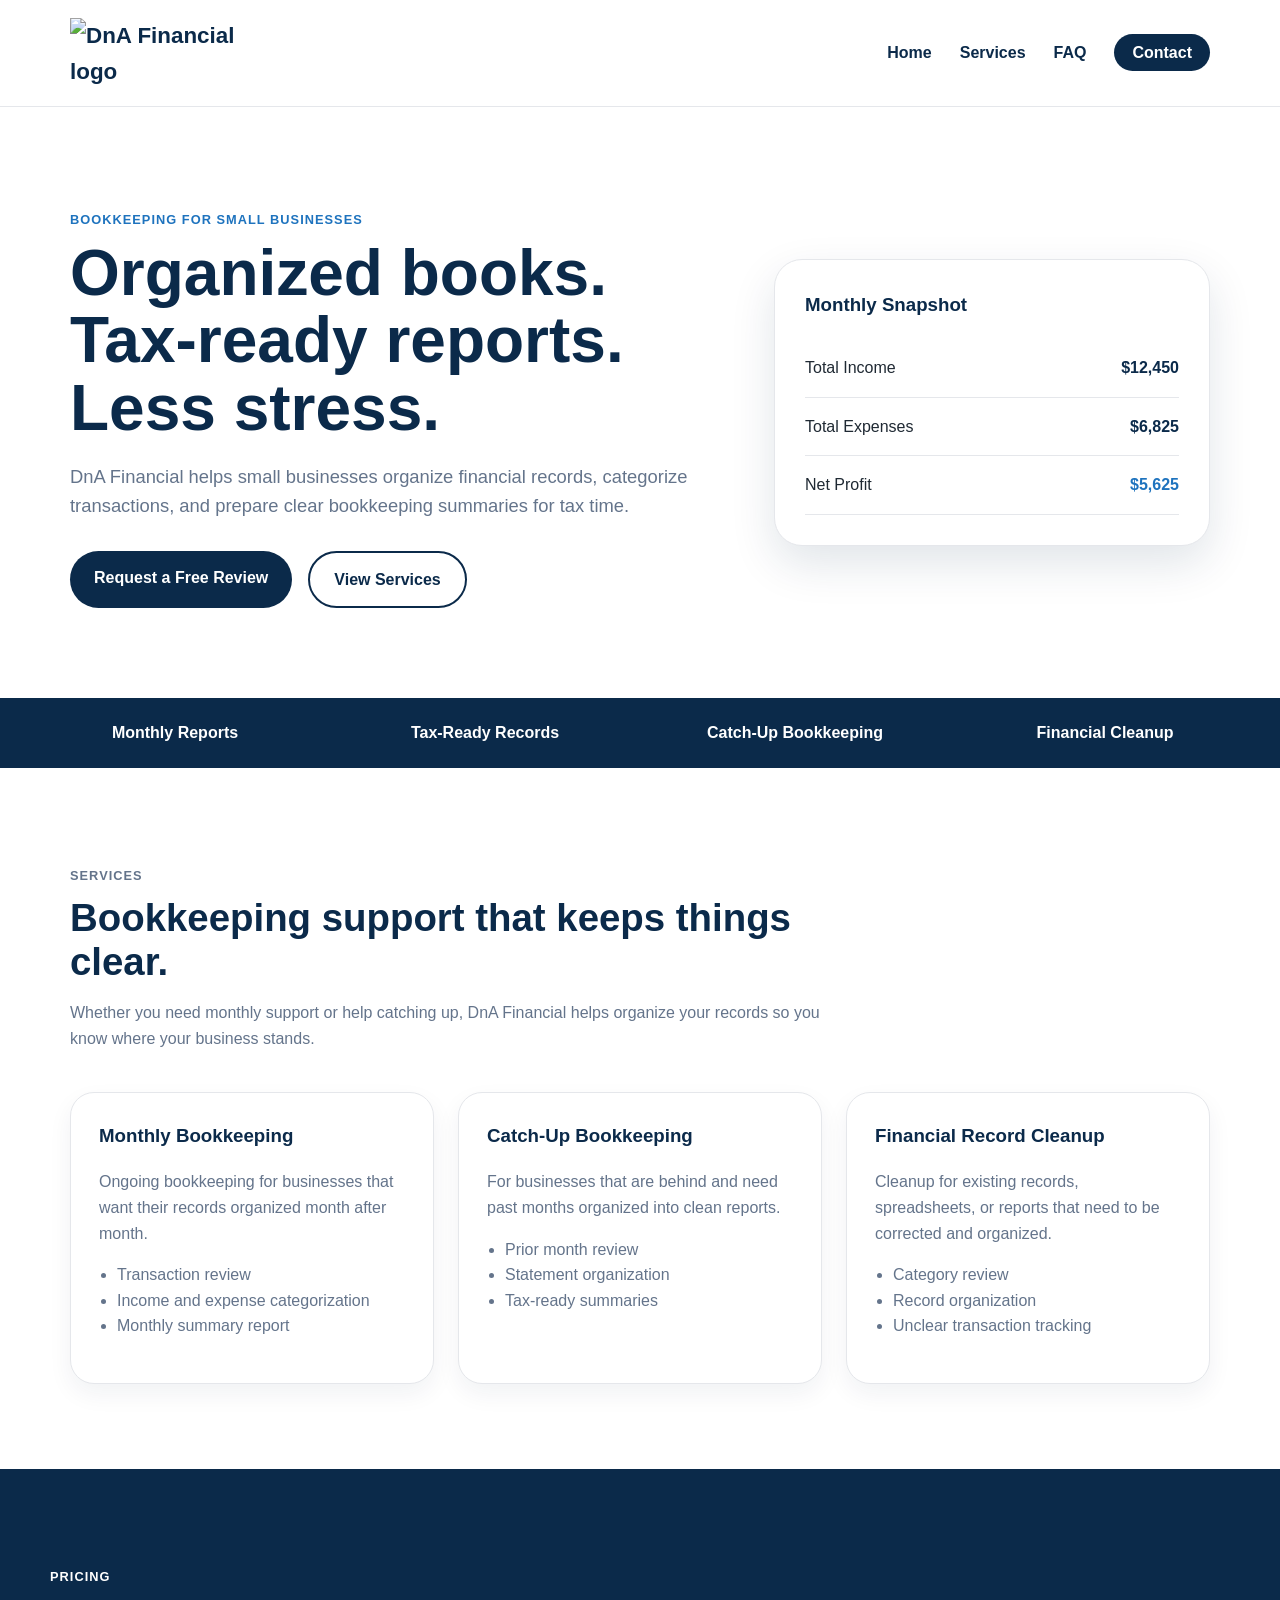
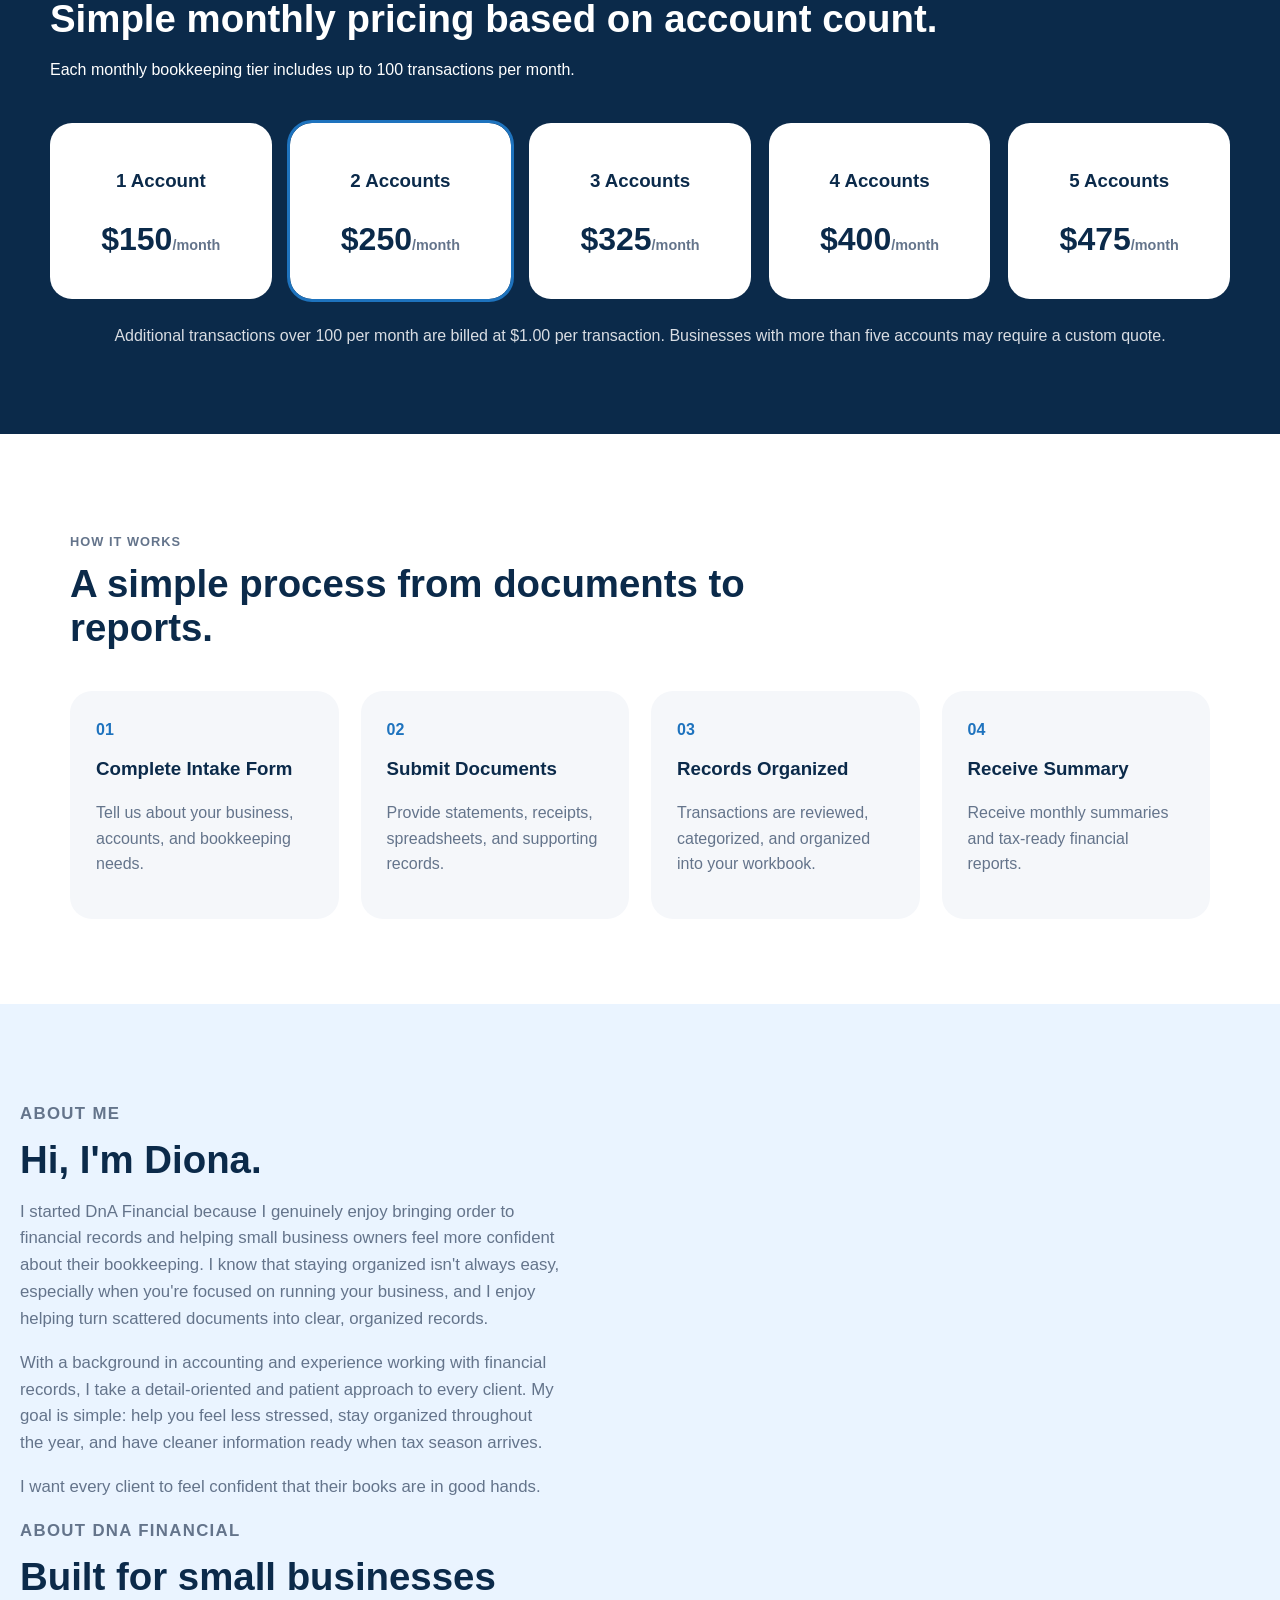
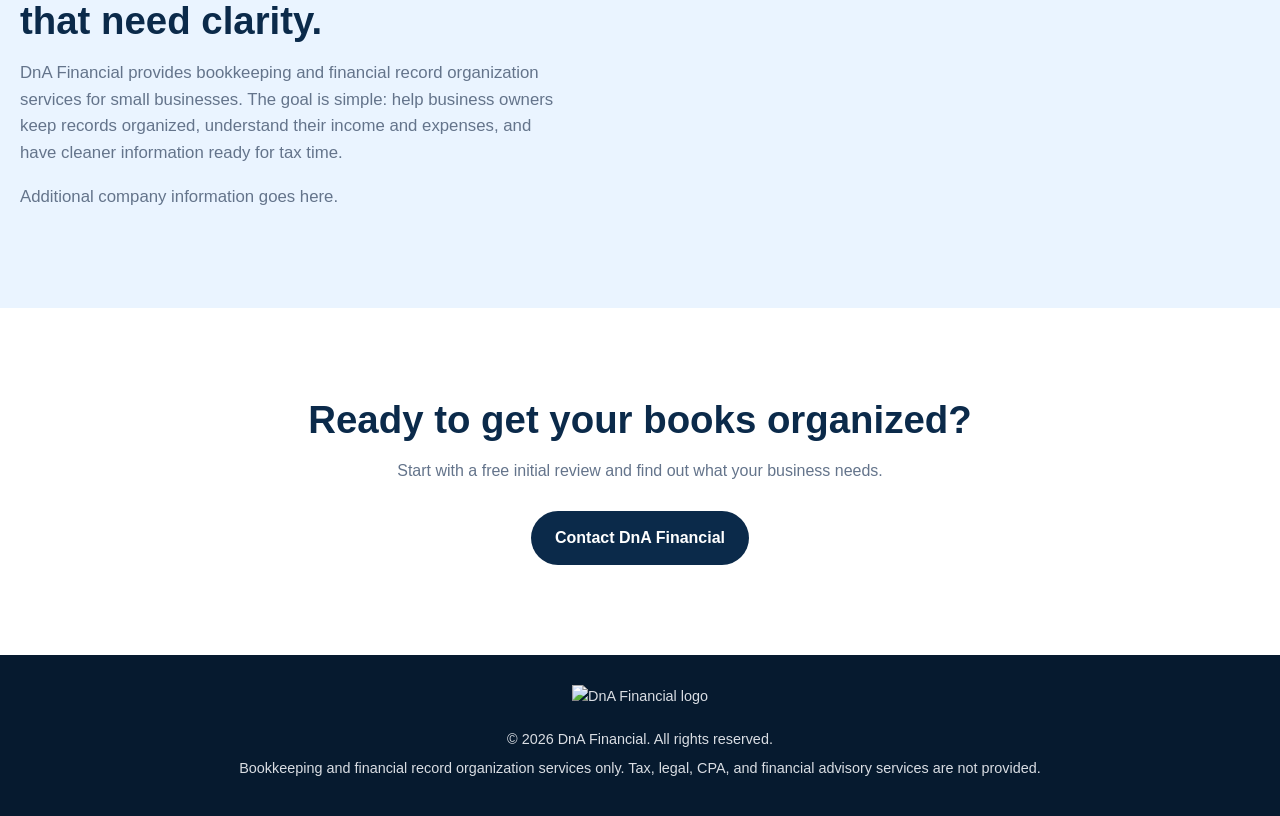
==== index.html @ f744cdac "Add files via upload updated about me section" ====
<!DOCTYPE html>
<html lang="en">
<head>
    <meta charset="UTF-8"/>
    <meta name="viewport" content="width=device-width, initial-scale=1.0"/>
    <title>DnA Financial | Bookkeeping Services</title>
    <link rel="stylesheet" href="styles.css"/>
</head>
<body>
    <header class="site-header">
        <nav class="navbar">
            <a href="index.html" class="logo">
                <img src="white-logo.png" alt="DnA Financial logo"/>
            </a>

            <ul class="nav-links">
                <li><a href="index.html">Home</a></li>
                <li><a href="services.html">Services</a></li>
                <li><a href="faq.html">FAQ</a></li>
                <li><a href="contact.html" class="nav-btn">Contact</a></li>
            </ul>
        </nav>
    </header>

    <main>
        <!-- HERO SECTION -->
        <section class="hero">
            <div class="hero-content">
                <p class="eyebrow">Bookkeeping for small businesses</p>
                <h1>Organized books. Tax-ready reports. Less stress.</h1>
                <p class="hero-text">
                    DnA Financial helps small businesses organize financial records, categorize transactions, and prepare clear bookkeeping summaries for tax time.
                </p>

                <div class="hero-buttons">
                    <a href="contact.html" class="btn btn-primary">Request a Free Review</a>
                    <a href="services.html" class="btn btn-secondary">View Services</a>
                </div>
            </div>

            <div class="hero-card">
                <h3>Monthly Snapshot</h3>
                <div class="metric">
                    <span>Total Income</span>
                    <strong>$12,450</strong>
                </div>
                <div class="metric">
                    <span>Total Expenses</span>
                    <strong>$6,825</strong>
                </div>
                <div class="metric profit">
                    <span>Net Profit</span>
                    <strong>$5,625</strong>
                </div>
            </div>
        </section>

        <!-- TRUST STRIP -->
        <section class="trust-strip">
            <div>Monthly Reports</div>
            <div>Tax-Ready Records</div>
            <div>Catch-Up Bookkeeping</div>
            <div>Financial Cleanup</div>
        </section>

        <!-- SERVICES -->
        <section class="section">
            <div class="section-heading">
                <p class="eyebrow">Services</p>
                <h2>Bookkeeping support that keeps things clear.</h2>
                <p>
                    Whether you need monthly support or help catching up, DnA Financial helps organize your records so you know where your business stands.
                </p>
            </div>

            <div class="cards">
                <article class="card">
                    <h3>Monthly Bookkeeping</h3>
                    <p>Ongoing bookkeeping for businesses that want their records organized month after month.</p>
                    <ul>
                        <li>Transaction review</li>
                        <li>Income and expense categorization</li>
                        <li>Monthly summary report</li>
                    </ul>
                </article>

                <article class="card">
                    <h3>Catch-Up Bookkeeping</h3>
                    <p>For businesses that are behind and need past months organized into clean reports.</p>
                    <ul>
                        <li>Prior month review</li>
                        <li>Statement organization</li>
                        <li>Tax-ready summaries</li>
                    </ul>
                </article>

                <article class="card">
                    <h3>Financial Record Cleanup</h3>
                    <p>Cleanup for existing records, spreadsheets, or reports that need to be corrected and organized.</p>
                    <ul>
                        <li>Category review</li>
                        <li>Record organization</li>
                        <li>Unclear transaction tracking</li>
                    </ul>
                </article>
            </div>
        </section>

        <!-- PRICING -->
        <section class="pricing-section">
            <div class="section-heading light">
                <p class="eyebrow">Pricing</p>
                <h2>Simple monthly pricing based on account count.</h2>
                <p>Each monthly bookkeeping tier includes up to 100 transactions per month.</p>
            </div>

            <div class="pricing-grid">
                <div class="price-card">
                    <h3>1 Account</h3>
                    <p class="price">$150<span>/month</span></p>
                </div>

                <div class="price-card featured">
                    <h3>2 Accounts</h3>
                    <p class="price">$250<span>/month</span></p>
                </div>

                <div class="price-card">
                    <h3>3 Accounts</h3>
                    <p class="price">$325<span>/month</span></p>
                </div>

                <div class="price-card">
                    <h3>4 Accounts</h3>
                    <p class="price">$400<span>/month</span></p>
                </div>

                <div class="price-card">
                    <h3>5 Accounts</h3>
                    <p class="price">$475<span>/month</span></p>
                </div>
            </div>

            <p class="pricing-note">
                Additional transactions over 100 per month are billed at $1.00 per transaction. Businesses with more than five accounts may require a custom quote.
            </p>
        </section>

        <!-- HOW IT WORKS -->
        <section class="section process-section">
            <div class="section-heading">
                <p class="eyebrow">How It Works</p>
                <h2>A simple process from documents to reports.</h2>
            </div>

            <div class="process-grid">
                <div class="process-step">
                    <span>01</span>
                    <h3>Complete Intake Form</h3>
                    <p>Tell us about your business, accounts, and bookkeeping needs.</p>
                </div>

                <div class="process-step">
                    <span>02</span>
                    <h3>Submit Documents</h3>
                    <p>Provide statements, receipts, spreadsheets, and supporting records.</p>
                </div>

                <div class="process-step">
                    <span>03</span>
                    <h3>Records Organized</h3>
                    <p>Transactions are reviewed, categorized, and organized into your workbook.</p>
                </div>

                <div class="process-step">
                    <span>04</span>
                    <h3>Receive Summary</h3>
                    <p>Receive monthly summaries and tax-ready financial reports.</p>
                </div>
            </div>
        </section>

        <!-- ABOUT SECTION -->
        <section class="about-section">
            <div class="about-inner">
                <article class="about-card">
                    <p class="eyebrow">About Me</p>
                    <h2>Hi, I'm Diona.</h2>
                    <p>
                        I started DnA Financial because I genuinely enjoy bringing order to financial records and helping small business owners feel more confident about their bookkeeping. I know that staying organized isn't always easy, especially when you're focused on running your business, and I enjoy helping turn scattered documents into clear, organized records.
                    </p>
                    <p>
                        With a background in accounting and experience working with financial records, I take a detail-oriented and patient approach to every client. My goal is simple: help you feel less stressed, stay organized throughout the year, and have cleaner information ready when tax season arrives.
                    </p>
                    <p>
                        I want every client to feel confident that their books are in good hands.
                    </p>
                </article>

                <article class="about-card">
                    <p class="eyebrow">About DnA Financial</p>
                    <h2>Built for small businesses that need clarity.</h2>
                    <p>
                        DnA Financial provides bookkeeping and financial record organization services for small businesses. The goal is simple: help business owners keep records organized, understand their income and expenses, and have cleaner information ready for tax time.
                    </p>
                    <p>
                        Additional company information goes here.
                    </p>
                </article>
            </div>
        </section>

        <section class="cta-section">
            <h2>Ready to get your books organized?</h2>
            <p>Start with a free initial review and find out what your business needs.</p>
            <a href="contact.html" class="btn btn-primary">Contact DnA Financial</a>
        </section>
    </main>

    <footer class="footer">
        <img src="navy-logo.png" alt="DnA Financial logo" class="footer-logo" />
        <p>&copy; 2026 DnA Financial. All rights reserved.</p>
        <p class="footer-note">Bookkeeping and financial record organization services only. Tax, legal, CPA, and financial advisory services are not provided.</p>
    </footer>
</body>
</html>
---- styles.css ----
:root {
    --navy: #0b2a4a;
    --blue: #1e73be;
    --light-blue: #eaf4ff;
    --silver: #d9dde3;
    --gray: #f5f7fa;
    --text: #1f2933;
    --muted: #64748b;
    --white: #ffffff;
    --shadow: 0 18px 45px rgba(11, 42, 74, 0.12);
}

* {
    box-sizing: border-box;
}

body {
    margin: 0;
    background: var(--white);
    color: var(--text);
    font-family: Arial, Helvetica, sans-serif;
    line-height: 1.6;
}

a {
    color: inherit;
    text-decoration: none;
}

/*SITE HEADER*/
.site-header {
    background: var(--white);
    border-bottom: 1px solid #e5e7eb;
    position: sticky;
    top: 0;
    z-index: 10;
}

.navbar {
    margin: 0 auto;
    padding: 18px 20px;
    display: flex;
    justify-content: space-between;
    align-items: center;
    max-width: 1180px;
}

.logo {
    color: var(--navy);
    font-size: 1.4rem;
    font-weight: 700;
}

.logo img {
    display: block;
    width: 180px;
    max-height: 70px;
    object-fit: contain;
}

.nav-links {
    margin: 0;
    padding: 0;
    list-style: none;
    display: flex;
    align-items: center;
    gap: 28px;
}

.nav-links a {
    color: var(--navy);
    font-weight: 600;
}

.nav-btn {
    padding: 10px 18px;
    background: var(--navy);
    color: var(--white) !important;
    border-radius: 999px;
}

/*HERO SECTION*/
.hero {
    margin: 0 auto;
    padding: 90px 20px;
    display: grid;
    grid-template-columns: 1.2fr 0.8fr;
    gap: 50px;
    align-items: center;
    max-width: 1180px;
}

.eyebrow {
    margin-bottom: 10px;
    color: var(--blue);
    text-transform: uppercase;
    font-weight: 700;
    font-size: 0.8rem;
    letter-spacing: 0.08em;
}

.hero h1 {
    margin: 0 0 20px;
    color: var(--navy);
    font-size: clamp(2.5rem, 5vw, 4.5rem);
    line-height: 1.05;
}

.hero-text {
    color: var(--muted);
    font-size: 1.15rem;
    max-width: 650px;
}

.hero-buttons {
  display: flex;
  gap: 16px;
  flex-wrap: wrap;
  margin-top: 30px;
}

.btn {
    padding: 14px 24px;
    font-weight: 700;
    border-radius: 999px;
    display: inline-block;
}

.btn-primary {
    background: var(--navy);
    color: var(--white);
}

.btn-secondary {
    color: var(--navy);
    border: 2px solid var(--navy);
}

.hero-card {
    padding: 30px;
    background: var(--white);
    border-radius: 28px;
    border: 1px solid #e5e7eb;
    box-shadow: var(--shadow);
}

.hero-card h3 {
    margin-top: 0;
    color: var(--navy);
}

.metric {
    padding: 16px 0;
    border-bottom: 1px solid #e5e7eb;
    display: flex;
    justify-content: space-between;
}

.metric strong {
    color: var(--navy);
}

.metric.profit strong {
    color: var(--blue);
}

/* TRUST STRIP */
.trust-strip {
    padding: 22px 20px;
    background: var(--navy);
    color: var(--white);
    text-align: center;
    font-weight: 700;
    display: grid;
    grid-template-columns: repeat(4, 1fr);
}

/* SERVICES */
.section {
    margin: 0 auto;
    padding: 85px 20px;
    max-width: 1180px;
}

.section-heading {
    margin-bottom: 40px;
    max-width: 760px;
}

.cards {
    display: grid;
    grid-template-columns: repeat(3, 1fr);
    gap: 24px;
}

.card {
    padding: 28px;
    background: var(--white);
    border: 1px solid #e5e7eb;
    border-radius: 24px;
    box-shadow: 0 10px 25px rgba(11, 42, 74, 0.06);
}

.card h3 {
    margin-top: 0;
    color: var(--navy);
}

.card p,
.card li {
    color: var(--muted);
}

.card ul {
    padding-left: 18px;
}

/* PRICING */
.pricing-section {
    padding: 85px 20px;
    background: var(--navy);
}

.pricing-section .section-heading {
    margin: 0 auto 40px;
    max-width: 1180px;
}

.section-heading.light h2,
.section-heading.light p {
    color: var(--white);
}

.pricing-grid {
    margin: 0 auto;
    max-width: 1180px;
    display: grid;
    grid-template-columns: repeat(5, 1fr);
    gap: 18px;
}

.price-card {
    padding: 24px;
    background: var(--white);
    text-align: center;
    border-radius: 22px;
}

.price-card h3 {
    color: var(--navy);
}

.price {
    margin: 10px 0;
    color: var(--navy);
    font-size: 2rem;
    font-weight: 800;
}

.price span {
    color: var(--muted);
    font-size: 0.9rem;
}

.price-card.featured {
    outline: 3px solid var(--blue);
}

.pricing-note {
    margin: 24px auto 0;
    color: var(--silver);
    text-align: center;
    max-width: 1180px;text-align: center;
}

/*HOW IT WORKS */
.section-heading h2 {
    margin: 0 0 14px;
    color: var(--navy);
    font-size: clamp(2rem, 3vw, 3rem);
    line-height: 1.15;
}

.section-heading p {
    color: var(--muted);
}

.process-grid {
    display: grid;
    grid-template-columns: repeat(4, 1fr);
    gap: 22px;
}

.process-step {
    padding: 26px;
    background: var(--gray);
    border-radius: 22px;
}

.process-step span {
    margin-bottom: 12px;
    color: var(--blue);
    font-weight: 800;
    display: inline-block;
}

.process-step h3 {
    margin: 0 0 10px;
    color: var(--navy);
}

.process-step p {
    color: var(--muted);
}

/* ABOUT SECTION */
.about-section {
    padding: 80px 20px;
    background: var(--light-blue);
    display: grid;
    grid-template-columns: 0.9fr 1.1fr;
    gap: 40px;
    align-items: center;
}

.about-section h2 {
    margin: 0 0 14px;
    color: var(--navy);
    font-size: clamp(2rem, 3vw, 3rem);
    line-height: 1.15;
}

.about-section p {
    color: var(--muted);
    font-size: 1.05rem;
}

.watermark-section {
    position: relative;
    overflow: hidden;
}

.section-watermark {
    position: absolute;
    right: 5%;
    bottom: -35px;
    width: 280px;
    opacity: 0.08;
    pointer-events: none;
}

.about-section > * {
    max-width: 1180px;
}

.watermark-section > div,
.watermark-section > p {
    position: relative;
    z-index: 1;
}

/* CTA SECTION */
.cta-section {
    padding: 90px 20px;
    text-align: center;
}

.cta-section h2 {
    margin: 0 0 14px;
    color: var(--navy);
    font-size: clamp(2rem, 3vw, 3rem);
    line-height: 1.15;
}

.cta-section p {
    margin-bottom: 28px;
    color: var(--muted);
}

/* FOOTER */
.footer {
    padding: 30px 20px;
    background: #061a2f;
    color: var(--silver);
    text-align: center;
    font-size: 0.9rem;
}

.footer-logo {
    margin-bottom: 14px;
    width: 140px;
    max-height: 70px;
    object-fit: contain;
}

.footer p {
    margin: 6px 0;
}

/* SERVICE PAGE */
/*hero section*/
.page-hero {
    margin: 0 auto;
    padding: 90px 20px 50px;
    max-width: 1180px;
}

.page-hero h1 {
    margin: 0 0 18px;
    color: var(--navy);
    font-size: clamp(2.4rem, 5vw, 4rem);
    line-height: 1.08;
    max-width: 850px;
}

.page-hero p {
    color: var(--muted);
    font-size: 1.1rem;
    max-width: 750px;
}

/*monthly bookkeeping*/
.service-list {
    display: grid;
    gap: 28px;
}

.service-block {
    padding: 32px;
    background: var(--white);
    border: 1px solid #e5e7eb;
    border-radius: 24px;
    box-shadow: 0 10px 25px rgba(11, 42, 74, 0.06);
}

.service-block h2 {
    margin-top: 0;
    color: var(--navy);
}

.service-block p,
.service-block li {
    color: var(--muted);
}

/* FAQ PAGE */
/*faq section*/
.faq-section {
    max-width: 900px;
}

.accordion {
    display: grid;
    gap: 14px;
}

.accordion-item {
    background: var(--white);
    border: 1px solid #e5e7eb;
    border-radius: 18px;
    box-shadow: 0 8px 18px rgba(11, 42, 74, 0.05);
    overflow: hidden;
}

.accordion-question {
    padding: 20px;
    background: var(--white);
    color: var(--navy);
    text-align: left;
    font-size: 1rem;
    font-weight: 700;
    border: 0;
    width: 100%;
    cursor: pointer;
}

.accordion-answer {
    padding: 0 20px 20px;
    color: var(--muted);
    display: none;
}

.accordion-item.active .accordion-answer {
    display: block;
}

/* CONTACT SECTION */
/*contact information*/
.contact-layout {
    display: grid;
    grid-template-columns: 0.8fr 1.2fr;
    gap: 36px;
}

.contact-info,
.contact-form {
    padding: 32px;
    background: var(--white);
    border: 1px solid #e5e7eb;
    border-radius: 24px;
    box-shadow: 0 10px 25px rgba(11, 42, 74, 0.06);
}

.contact-info h2 {
    margin-top: 0;
    color: var(--navy);
}

.contact-info p {
    color: var(--muted);
}

.contact-form {
    display: grid;
    gap: 18px;
}

.contact-form label {
    color: var(--navy);
    font-weight: 700;
    display: grid;
    gap: 8px;
}

.contact-form input,
.contact-form select,
.contact-form textarea {
    padding: 13px 14px;
    font: inherit;
    border: 1px solid #cbd5e1;
    border-radius: 14px;
    width: 100%;
}

.contact-form textarea {
    resize: vertical;
}

/* MOBILE RESPONSE */
@media (max-width: 900px) {
    .contact-layout {
        grid-template-columns: 1fr;
    }
    .section-watermark {
        width: 220px;
        opacity: 0.05;
    }
}

@media (max-width: 640px) {
    .logo img {
        width: 150px;
    }
    .footer-logo {
        width: 120px;
    }
}

@media (max-width: 900px) {
    .hero,
    .about-section {
        grid-template-columns: 1fr;
    }
    .cards,
    .process-grid {
        grid-template-columns: 1fr 1fr;
    }
    .pricing-grid,
    .trust-strip {
        grid-template-columns: 1fr 1fr;
    }
}

@media (max-width: 640px) {
    .navbar {
        flex-direction: column;
        gap: 16px;
    }
    .nav-links {
        flex-wrap: wrap;
        justify-content: center;
        gap: 16px;
    }
    .hero {
        padding: 60px 20px;
    }
    .cards,
    .process-grid,
    .pricing-grid,
    .trust-strip {
        grid-template-columns: 1fr;
    }
    .hero-buttons {
        flex-direction: column;
    }
    .btn {
        text-align: center;
    }
}
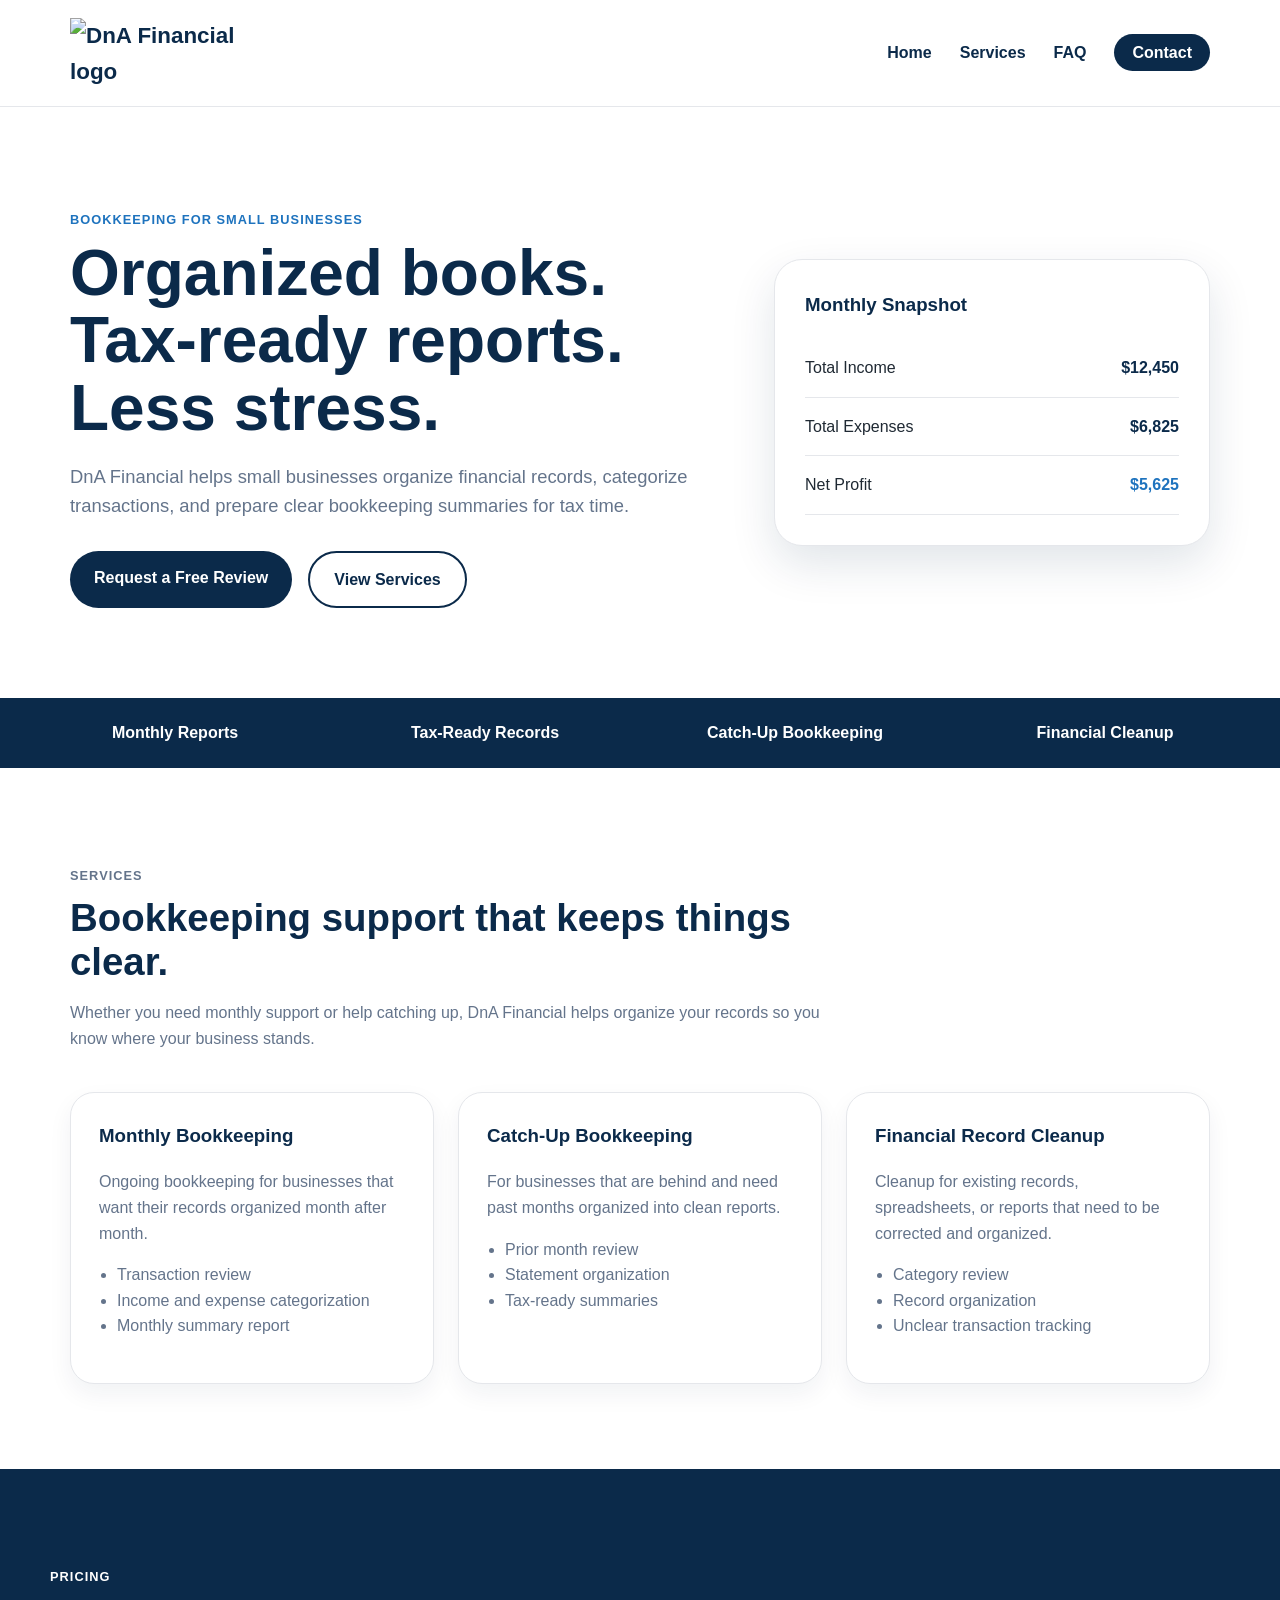
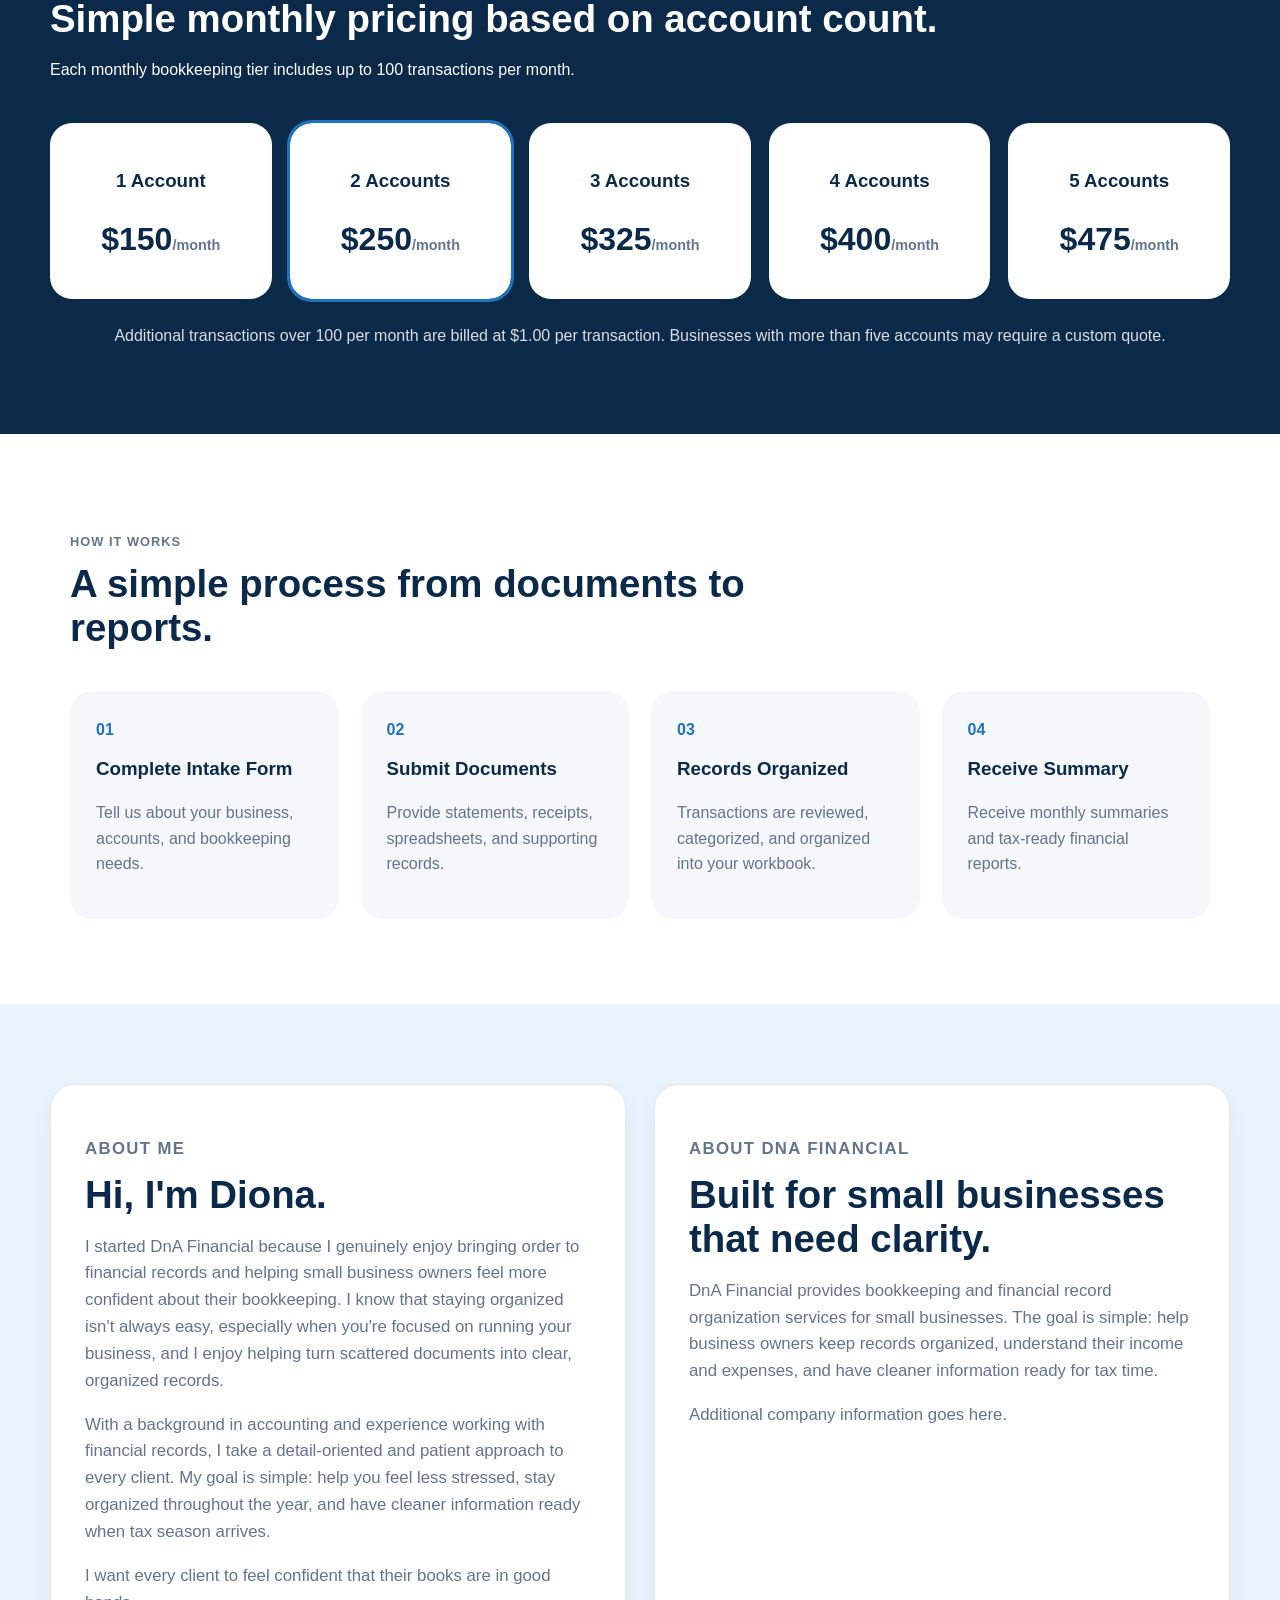
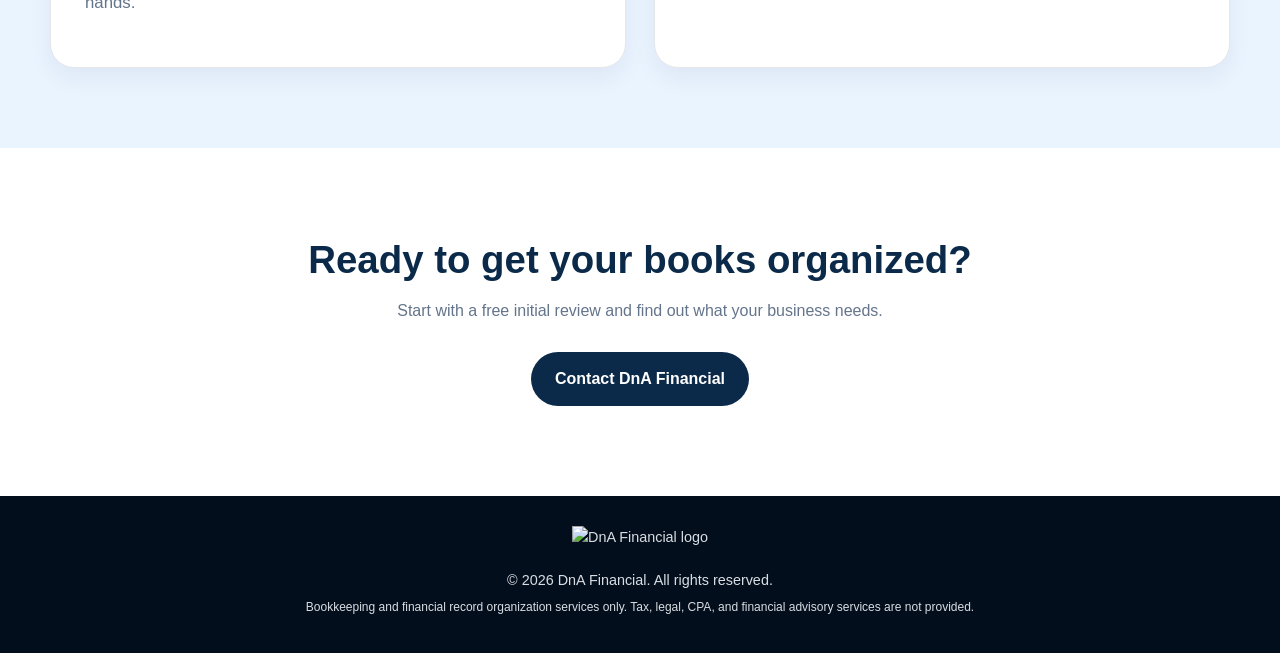
==== commit c69125b2: "Add files via upload" ====
--- a/index.html
+++ b/index.html
@@ -10,7 +10,7 @@
     <header class="site-header">
         <nav class="navbar">
             <a href="index.html" class="logo">
-                <img src="white-logo.png" alt="DnA Financial logo"/>
+                <img src="https://i.postimg.cc/cLbnX7Yf/white-logo.png" alt="DnA Financial logo"/>
             </a>
 
             <ul class="nav-links">
@@ -218,7 +218,7 @@
     </main>
 
     <footer class="footer">
-        <img src="navy-logo.png" alt="DnA Financial logo" class="footer-logo" />
+        <img src="https://i.postimg.cc/kgpbfN8x/navy-logo.png" alt="DnA Financial logo" class="footer-logo" />
         <p>&copy; 2026 DnA Financial. All rights reserved.</p>
         <p class="footer-note">Bookkeeping and financial record organization services only. Tax, legal, CPA, and financial advisory services are not provided.</p>
     </footer>
--- a/styles.css
+++ b/styles.css
@@ -317,46 +317,34 @@
 .about-section {
     padding: 80px 20px;
     background: var(--light-blue);
-    display: grid;
-    grid-template-columns: 0.9fr 1.1fr;
-    gap: 40px;
-    align-items: center;
-}
-
-.about-section h2 {
+}
+
+.about-inner {
+    margin: 0 auto;
+    display: grid;
+    grid-template-columns: 1fr 1fr;
+    gap: 28px;
+    max-width: 1180px;
+}
+
+.about-card {
+    padding: 34px;
+    background: var(--white);
+    border: 1px solid #e5e7eb;
+    border-radius: 24px;
+    box-shadow: 0 10px 25px rgba(11, 42, 74, 0.06);
+}
+
+.about-card h2 {
     margin: 0 0 14px;
     color: var(--navy);
-    font-size: clamp(2rem, 3vw, 3rem);
+    font-size: clamp(1.8rem, 3vw, 2.6rem);
     line-height: 1.15;
 }
 
-.about-section p {
+.about-card p {
     color: var(--muted);
     font-size: 1.05rem;
-}
-
-.watermark-section {
-    position: relative;
-    overflow: hidden;
-}
-
-.section-watermark {
-    position: absolute;
-    right: 5%;
-    bottom: -35px;
-    width: 280px;
-    opacity: 0.08;
-    pointer-events: none;
-}
-
-.about-section > * {
-    max-width: 1180px;
-}
-
-.watermark-section > div,
-.watermark-section > p {
-    position: relative;
-    z-index: 1;
 }
 
 /* CTA SECTION */
@@ -380,7 +368,7 @@
 /* FOOTER */
 .footer {
     padding: 30px 20px;
-    background: #061a2f;
+    background: #030e1c;
     color: var(--silver);
     text-align: center;
     font-size: 0.9rem;
@@ -388,13 +376,17 @@
 
 .footer-logo {
     margin-bottom: 14px;
-    width: 140px;
-    max-height: 70px;
+    width: 180px;
+    max-height: auto;
     object-fit: contain;
 }
 
 .footer p {
     margin: 6px 0;
+}
+
+.footer-note {
+    font-size: 0.75rem;
 }
 
 /* SERVICE PAGE */
@@ -444,7 +436,6 @@
 }
 
 /* FAQ PAGE */
-/*faq section*/
 .faq-section {
     max-width: 900px;
 }
@@ -485,7 +476,6 @@
 }
 
 /* CONTACT SECTION */
-/*contact information*/
 .contact-layout {
     display: grid;
     grid-template-columns: 0.8fr 1.2fr;
@@ -596,4 +586,10 @@
     .btn {
         text-align: center;
     }
+}
+
+@media (max-width: 900px) {
+    .about-inner {
+        grid-template-columns: 1fr;
+    }
 }
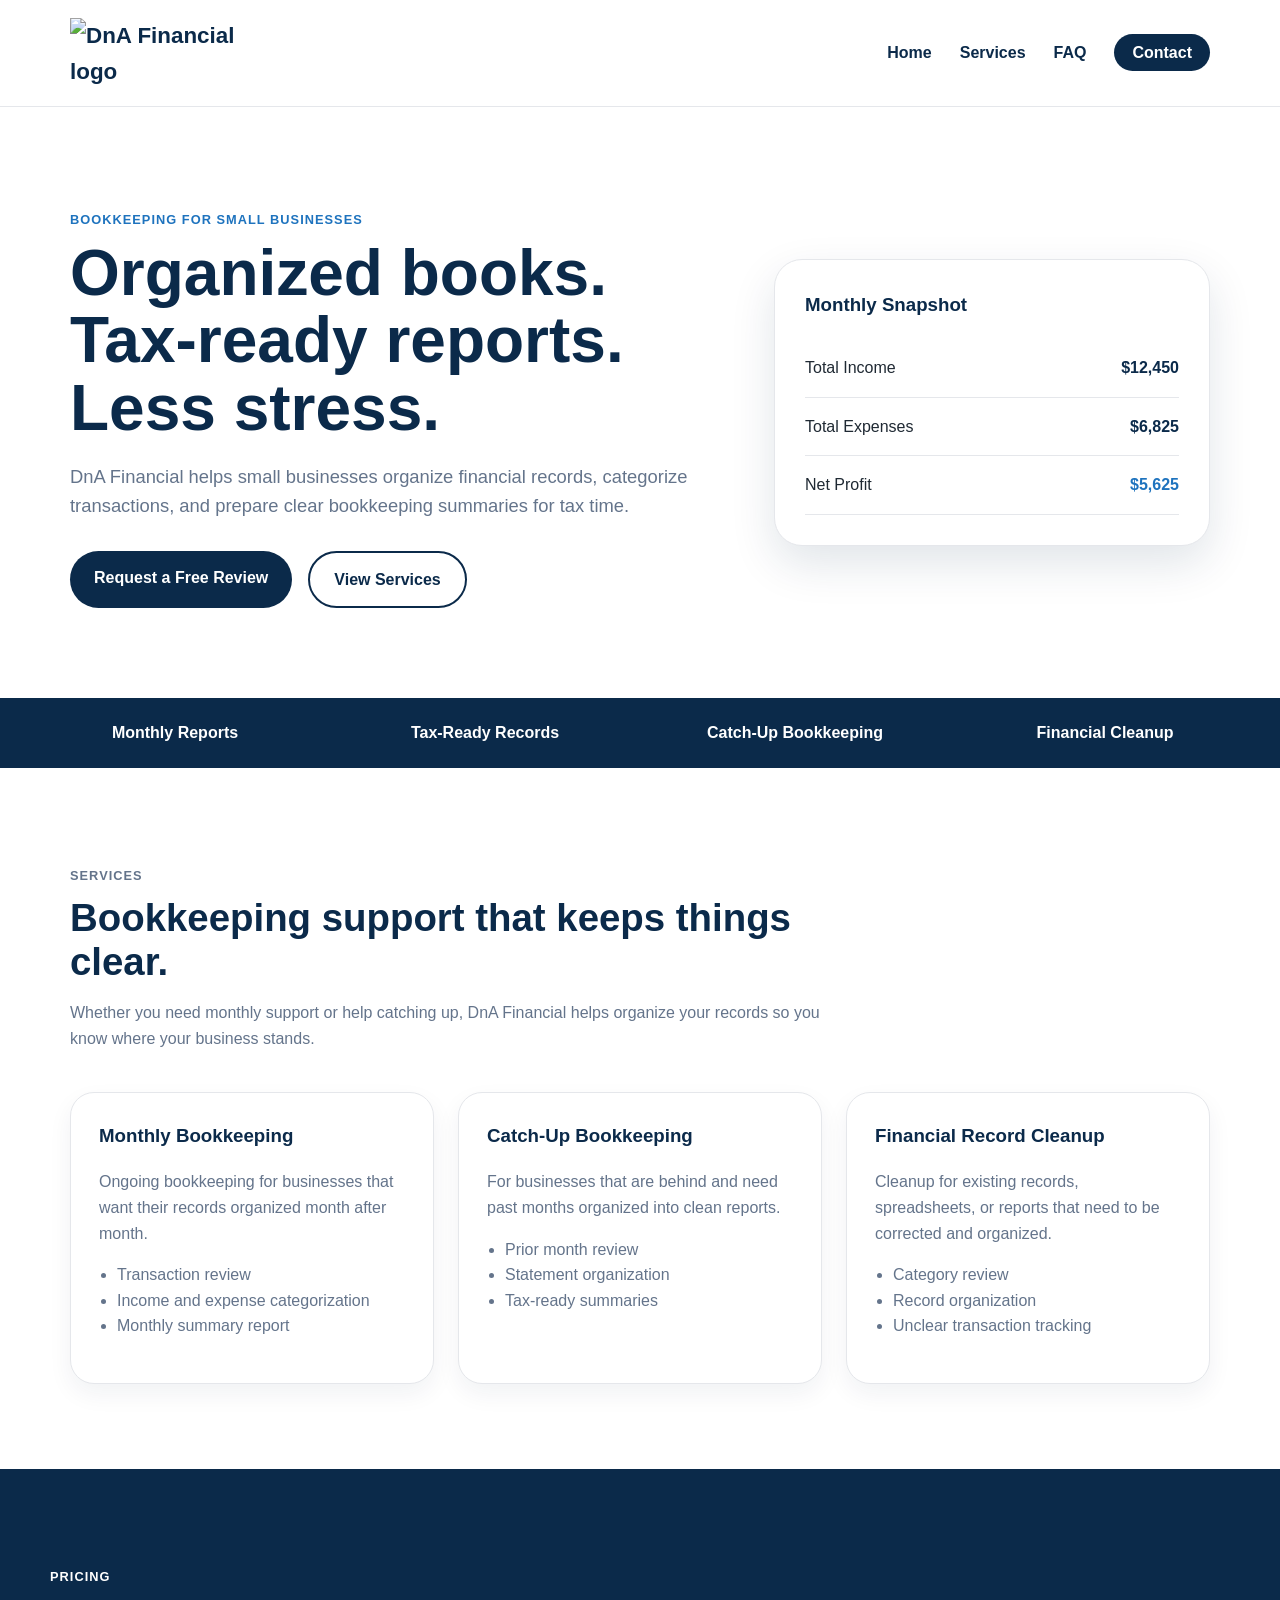
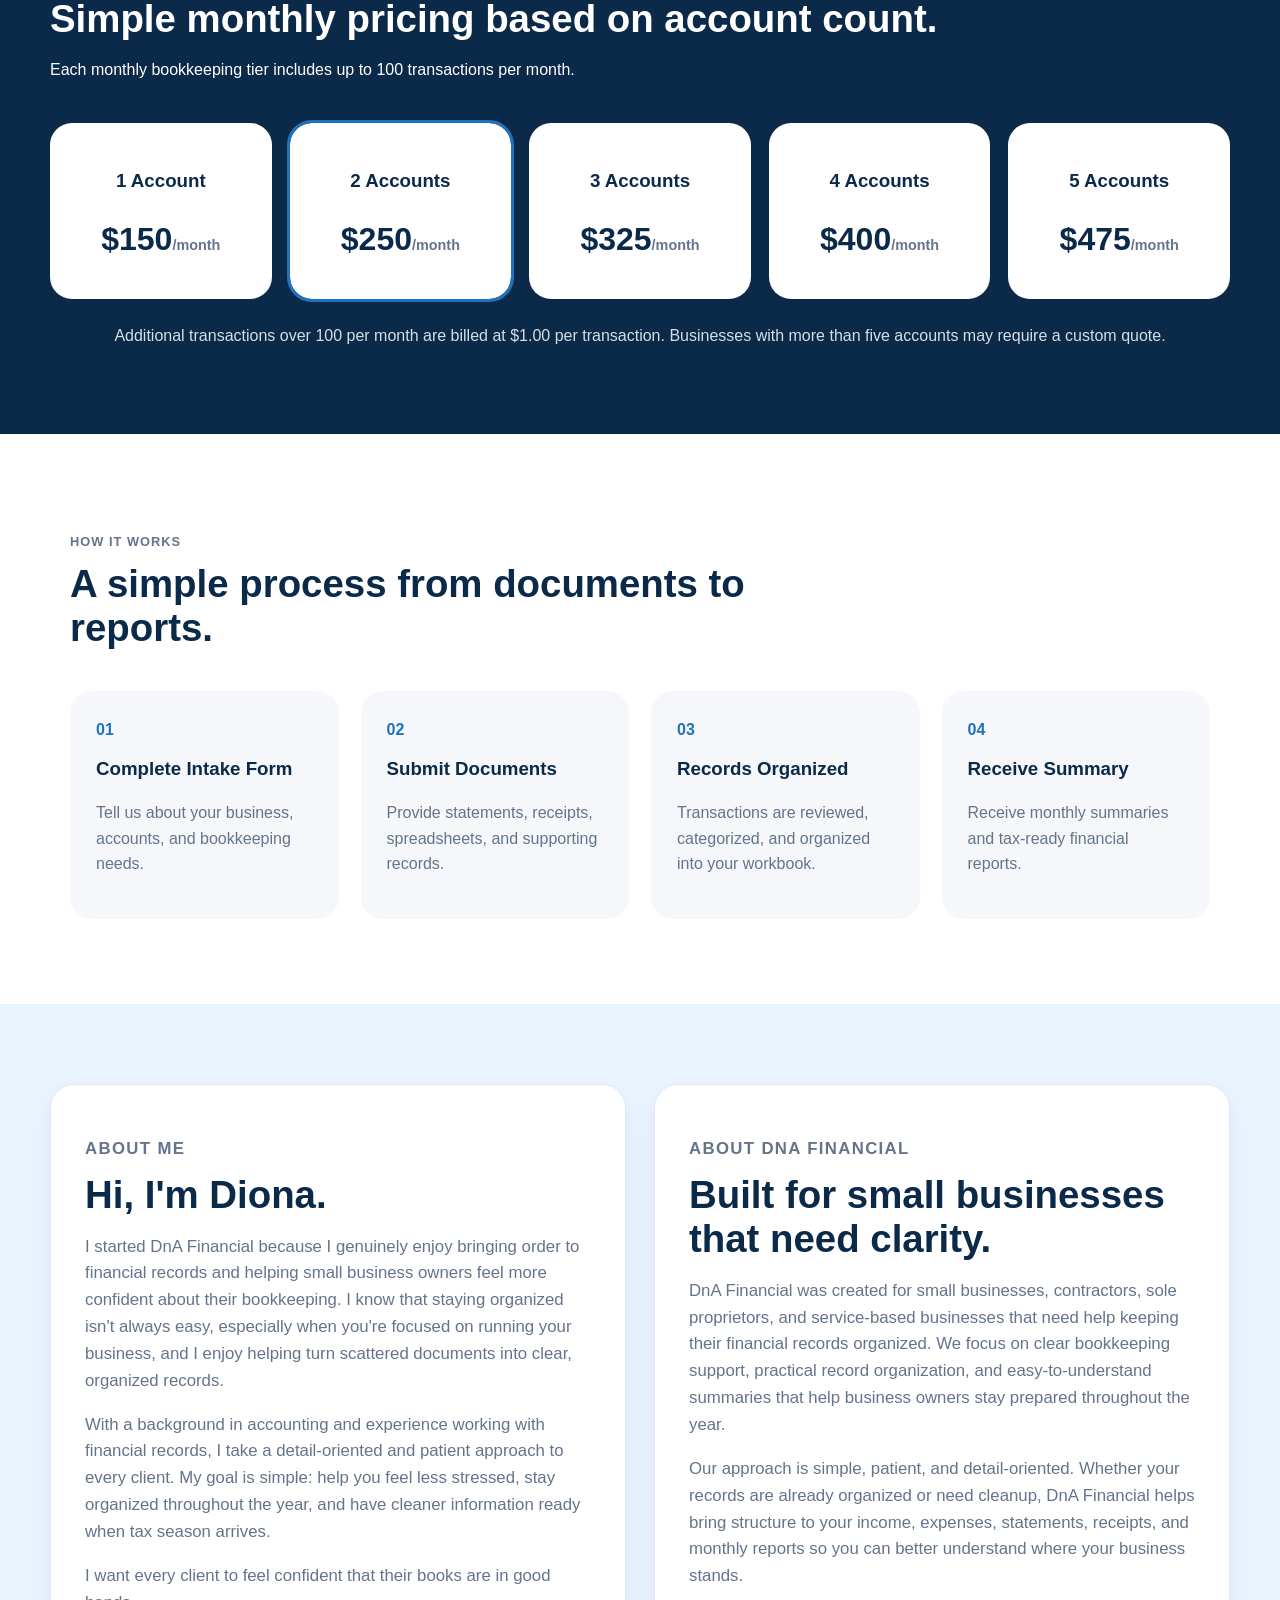
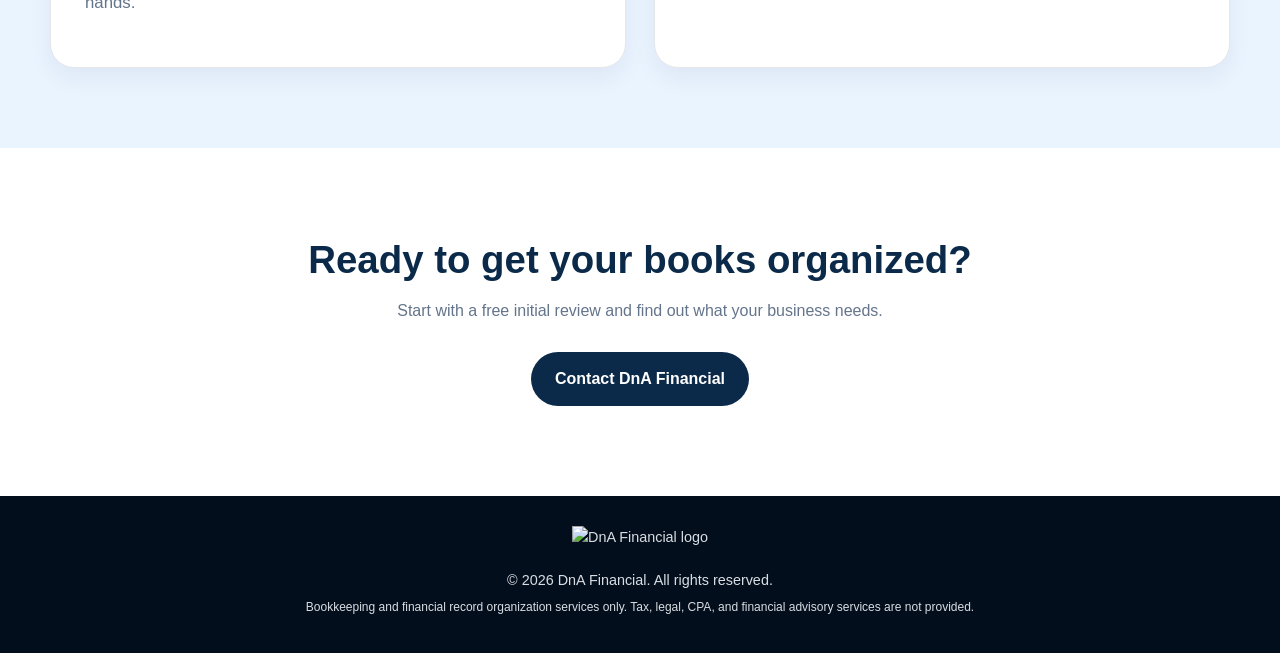
==== commit 7e9fff74: "Add files via upload updated about section" ====
--- a/index.html
+++ b/index.html
@@ -201,10 +201,10 @@
                     <p class="eyebrow">About DnA Financial</p>
                     <h2>Built for small businesses that need clarity.</h2>
                     <p>
-                        DnA Financial provides bookkeeping and financial record organization services for small businesses. The goal is simple: help business owners keep records organized, understand their income and expenses, and have cleaner information ready for tax time.
-                    </p>
-                    <p>
-                        Additional company information goes here.
+                        DnA Financial was created for small businesses, contractors, sole proprietors, and service-based businesses that need help keeping their financial records organized. We focus on clear bookkeeping support, practical record organization, and easy-to-understand summaries that help business owners stay prepared throughout the year.
+                    </p>
+                    <p>
+                        Our approach is simple, patient, and detail-oriented. Whether your records are already organized or need cleanup, DnA Financial helps bring structure to your income, expenses, statements, receipts, and monthly reports so you can better understand where your business stands.
                     </p>
                 </article>
             </div>
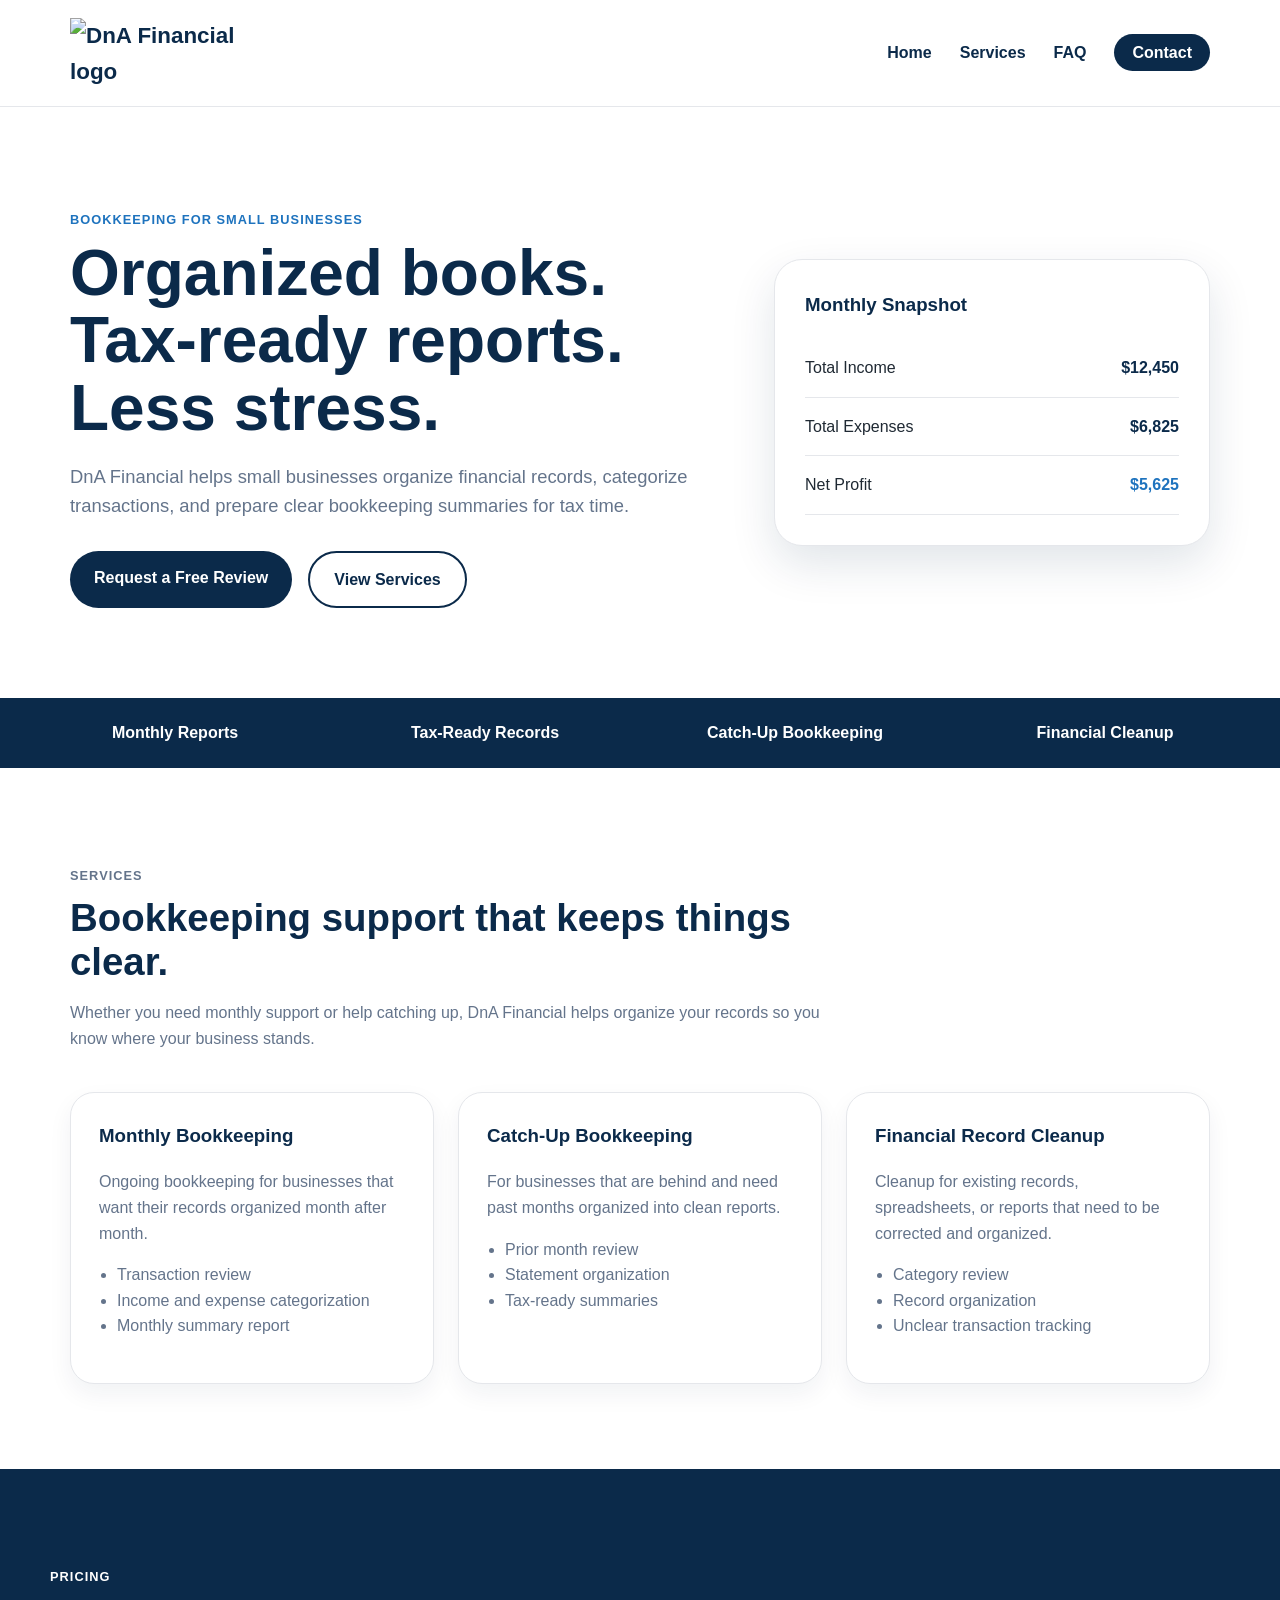
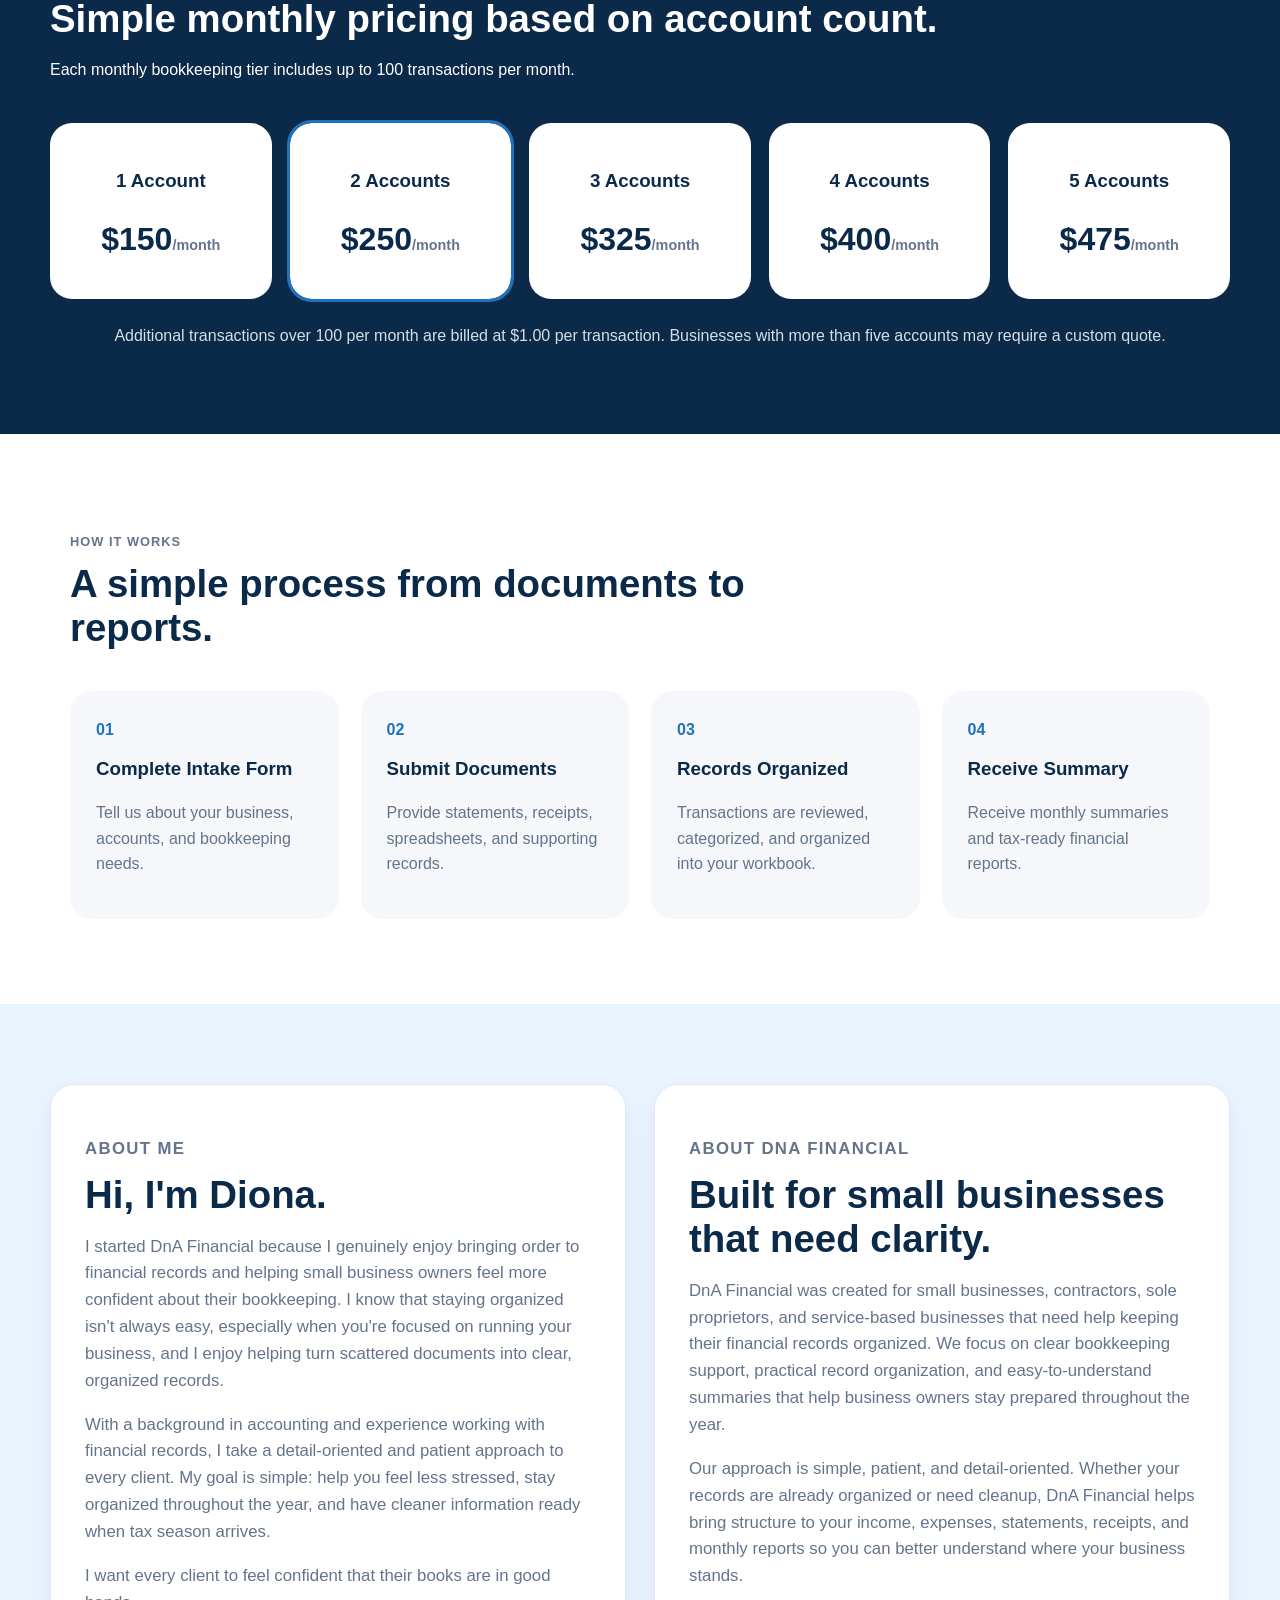
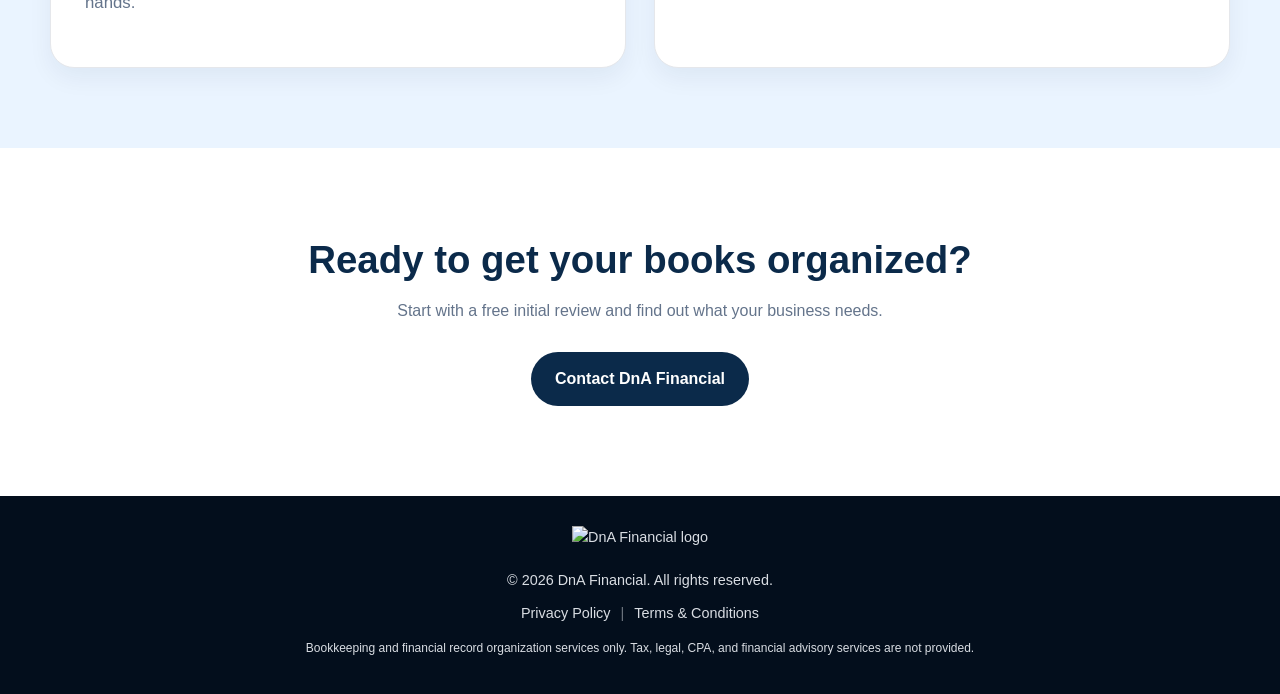
==== commit c1de3976: "Add files via upload" ====
--- a/index.html
+++ b/index.html
@@ -219,7 +219,15 @@
 
     <footer class="footer">
         <img src="https://i.postimg.cc/kgpbfN8x/navy-logo.png" alt="DnA Financial logo" class="footer-logo" />
+        
         <p>&copy; 2026 DnA Financial. All rights reserved.</p>
+
+        <nav class="footer-legal" aria-label="Legal">
+            <a href="privacy-policy.html">Privacy Policy</a>
+            <span aria-hidden="true">|</span>
+            <a href="terms-and-conditions.html">Terms &amp; Conditions</a>
+        </nav>
+        
         <p class="footer-note">Bookkeeping and financial record organization services only. Tax, legal, CPA, and financial advisory services are not provided.</p>
     </footer>
 </body>
--- a/styles.css
+++ b/styles.css
@@ -113,10 +113,10 @@
 }
 
 .hero-buttons {
-  display: flex;
-  gap: 16px;
-  flex-wrap: wrap;
-  margin-top: 30px;
+    margin-top: 30px;
+    display: flex;
+    flex-wrap: wrap;
+    gap: 16px;
 }
 
 .btn {
@@ -383,6 +383,31 @@
 
 .footer p {
     margin: 6px 0;
+}
+
+.footer-legal {
+    display: flex;
+    justify-content: center;
+    align-items: center;
+    gap: 10px;
+    margin: 10px 0 14px;
+}
+
+.footer-legal a {
+    color: inherit;
+    font-size: 0.9rem;
+    text-decoration: none;
+    transition: opacity 0.2s ease;
+}
+
+.footer-legal a:hover,
+.footer-legal a:focus {
+    text-decoration: underline;
+    opacity: 0.8;
+}
+
+.footer-legal span {
+    opacity: 0.5;
 }
 
 .footer-note {
@@ -592,4 +617,15 @@
     .about-inner {
         grid-template-columns: 1fr;
     }
+}
+
+@media (max-width: 500px) {
+    .footer-legal {
+        flex-direction: column;
+        gap: 6px;
+    }
+
+    .footer-legal span {
+        display: none;
+    }
 }
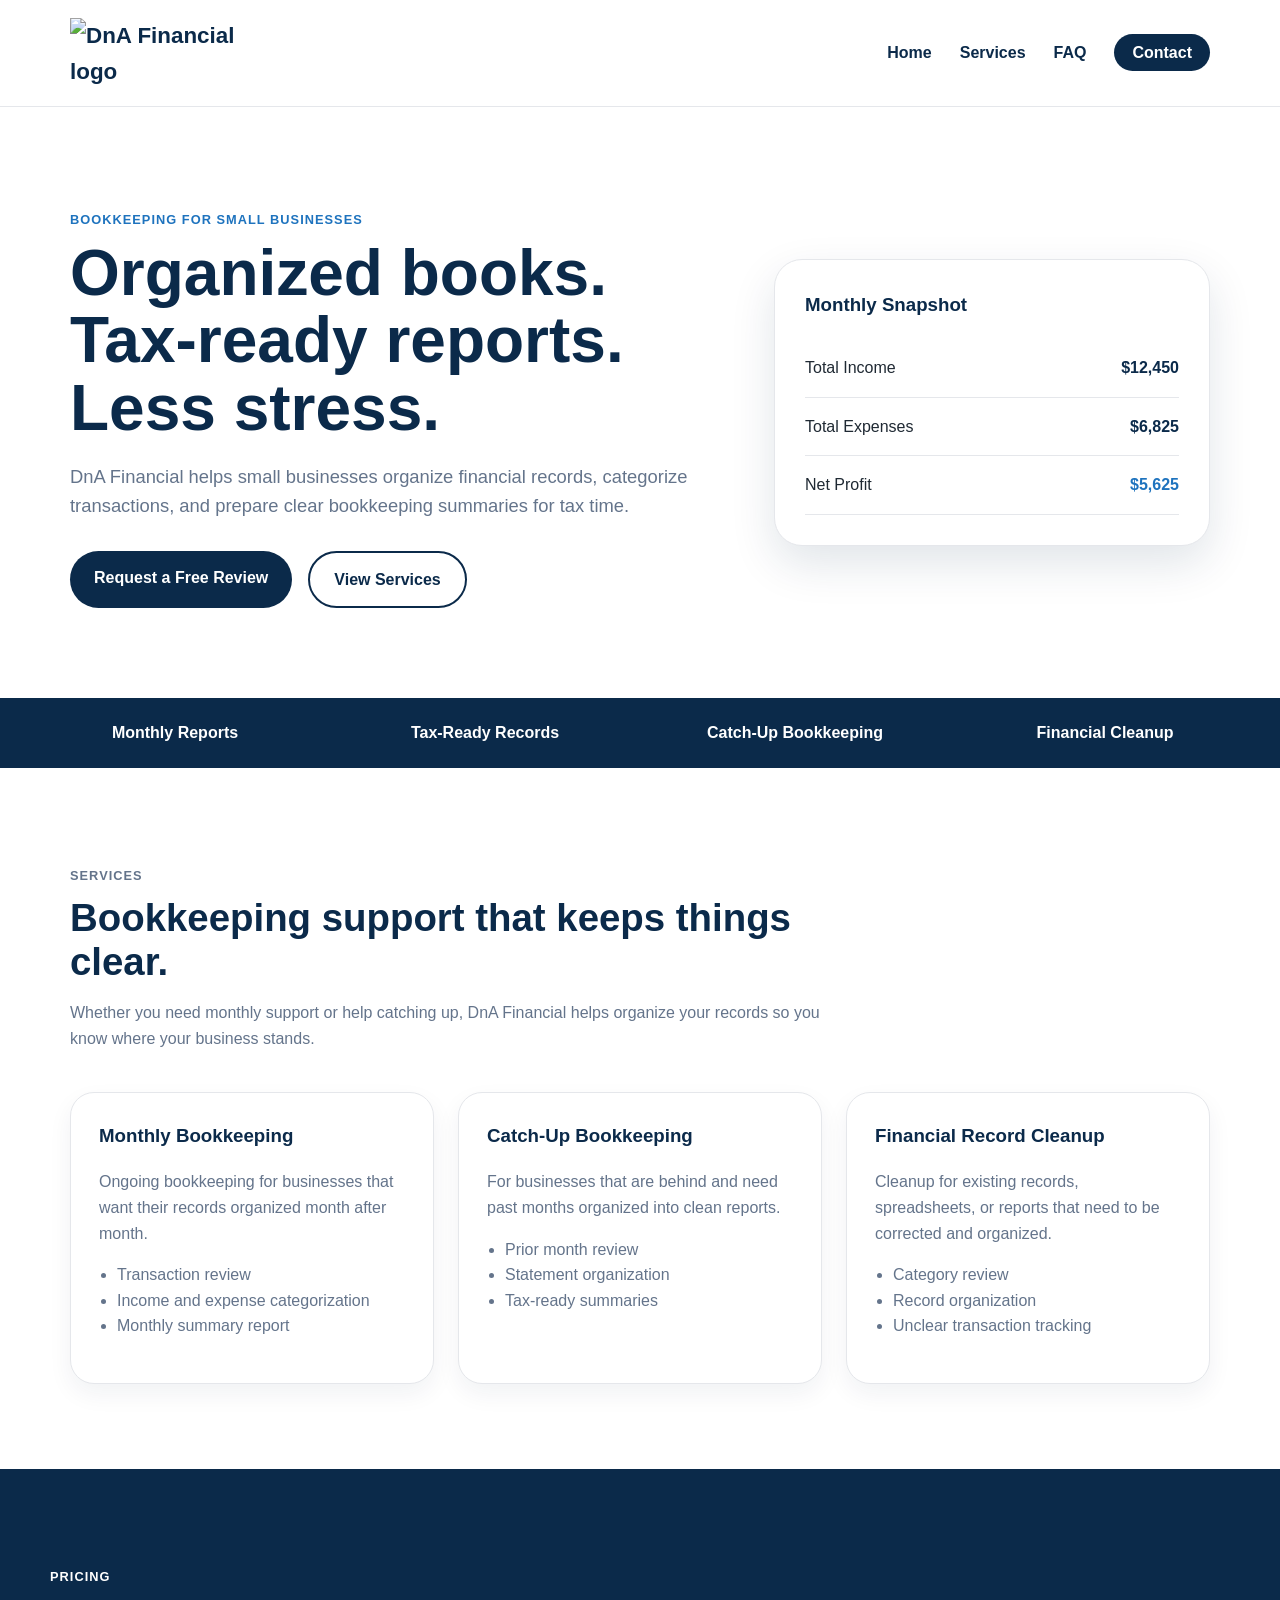
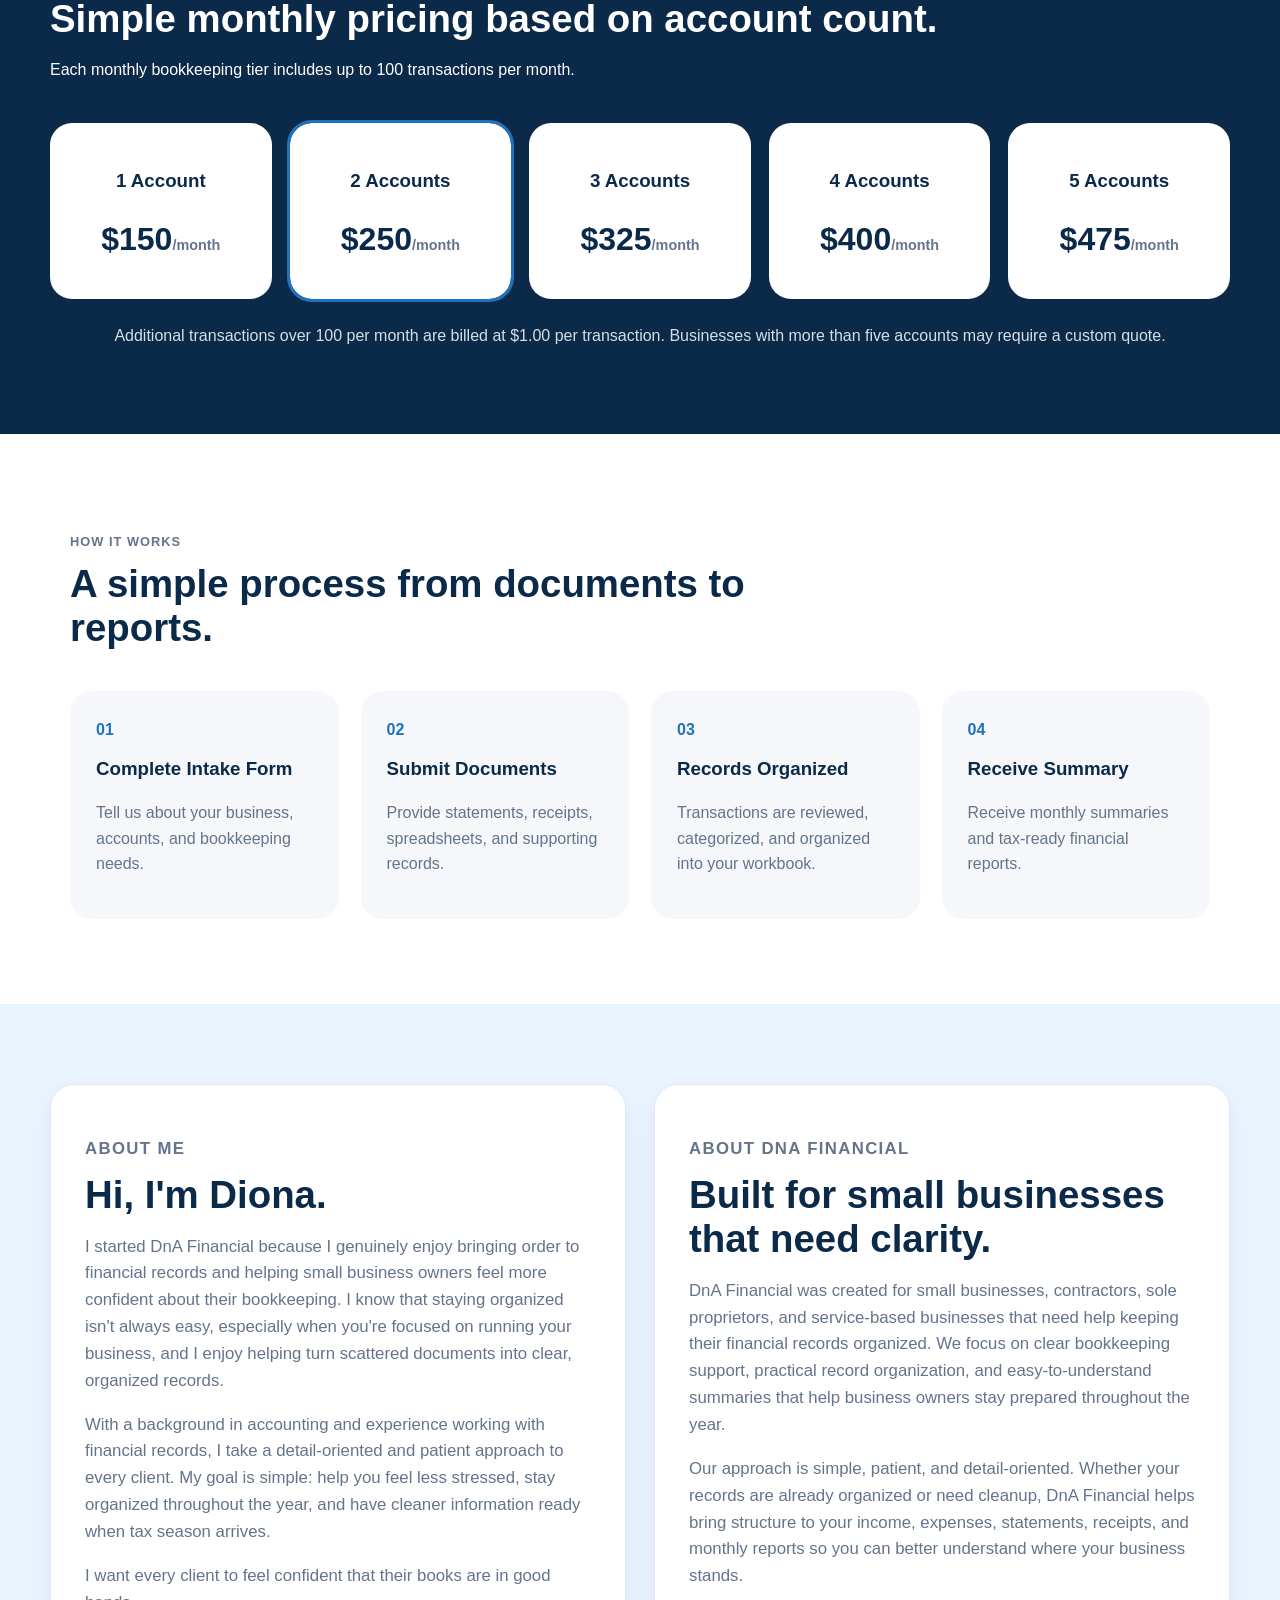
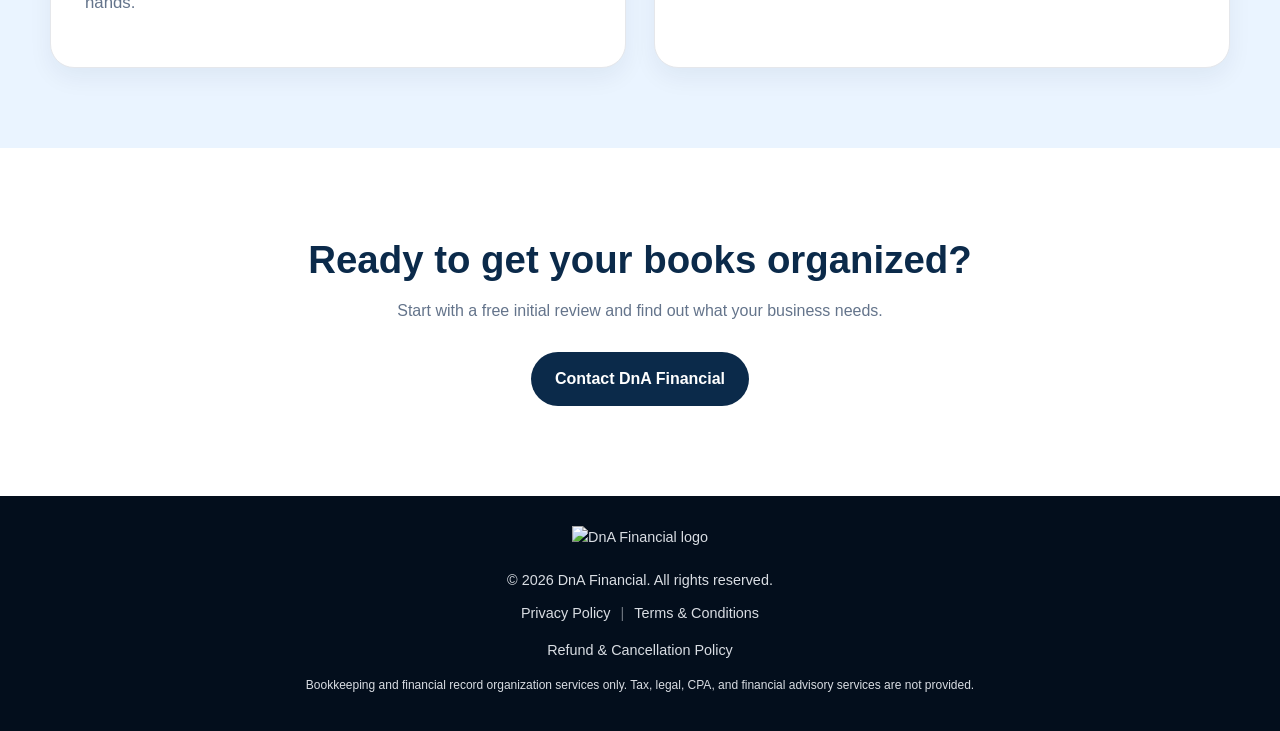
==== commit 66505c95: "Add files via upload added more legal docs" ====
--- a/index.html
+++ b/index.html
@@ -219,7 +219,7 @@
 
     <footer class="footer">
         <img src="https://i.postimg.cc/kgpbfN8x/navy-logo.png" alt="DnA Financial logo" class="footer-logo" />
-        
+
         <p>&copy; 2026 DnA Financial. All rights reserved.</p>
 
         <nav class="footer-legal" aria-label="Legal">
@@ -227,8 +227,12 @@
             <span aria-hidden="true">|</span>
             <a href="terms-and-conditions.html">Terms &amp; Conditions</a>
         </nav>
-        
+
+        <nav class="footer-legal" style="margin-top: 5px;">
+            <a href="refund-policy.html">Refund & Cancellation Policy</a>
+        </nav>
+
         <p class="footer-note">Bookkeeping and financial record organization services only. Tax, legal, CPA, and financial advisory services are not provided.</p>
-    </footer>
+    </footer> 
 </body>
 </html>
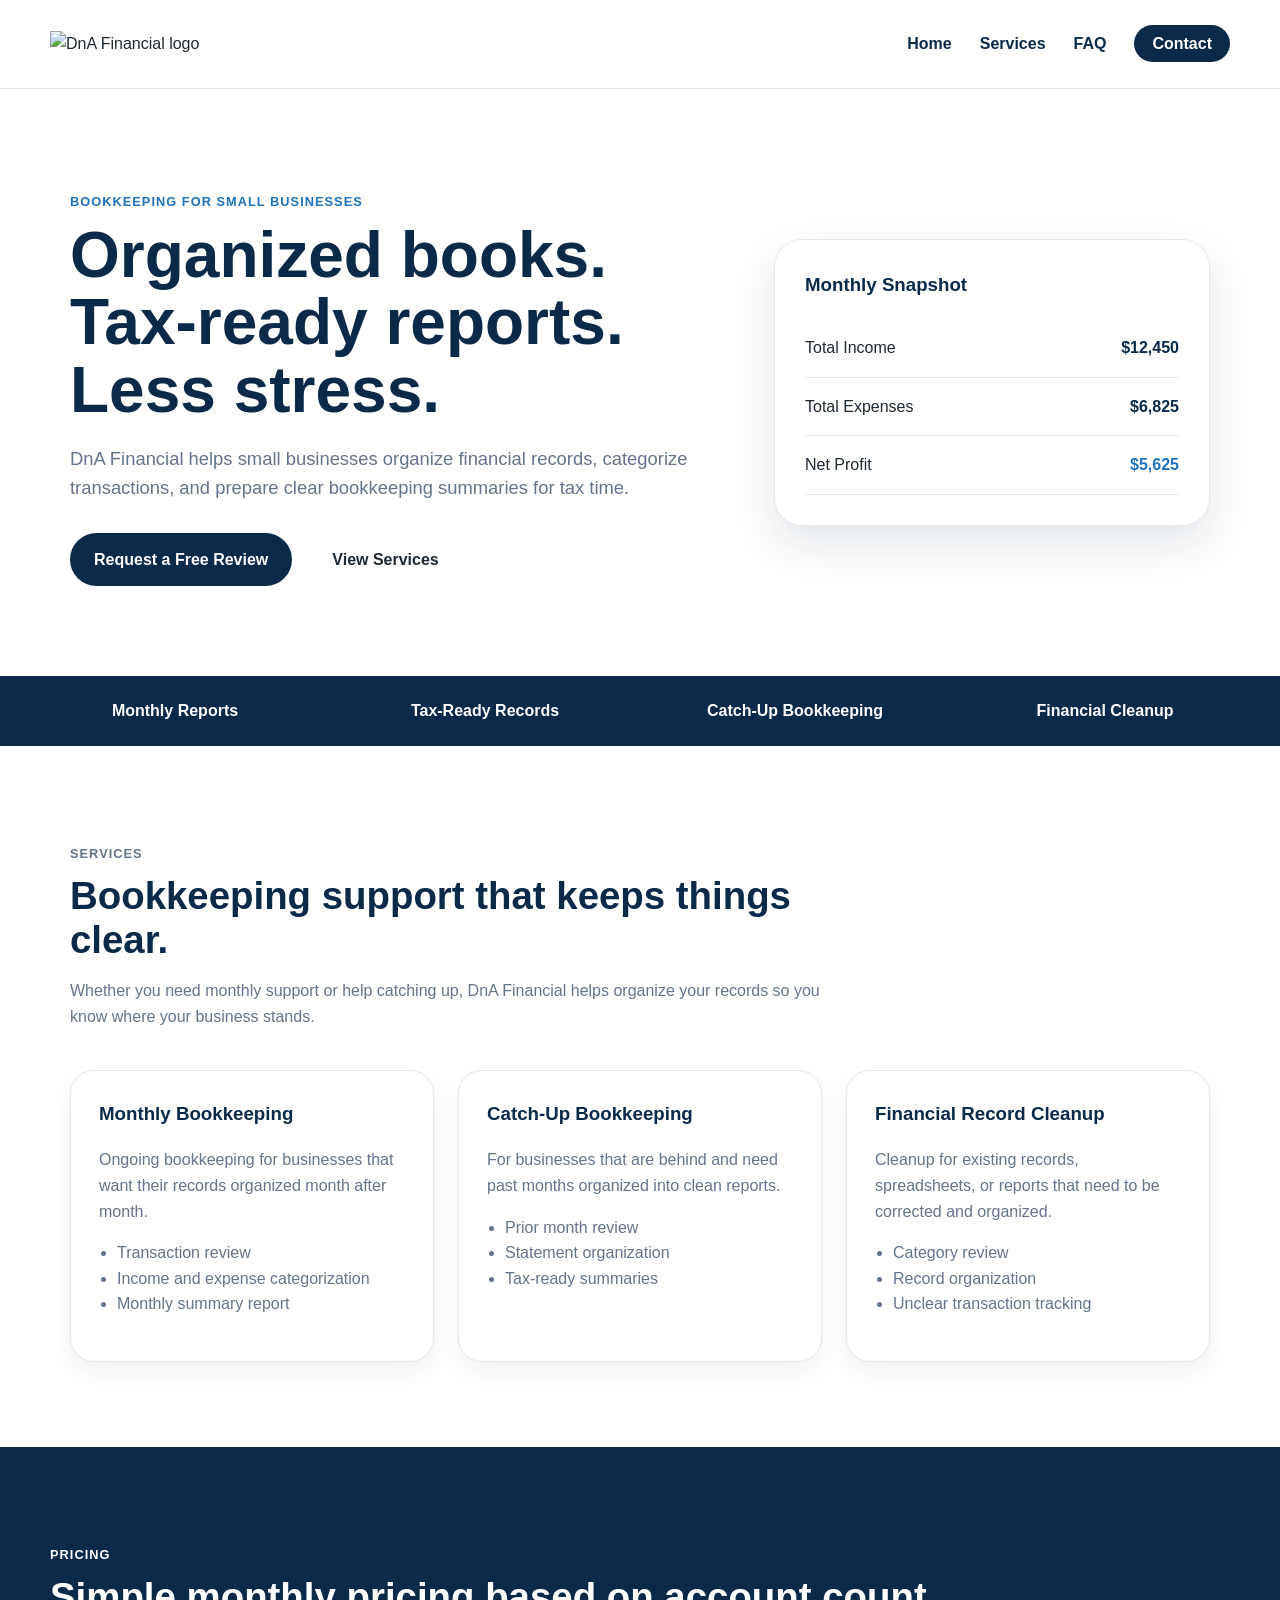
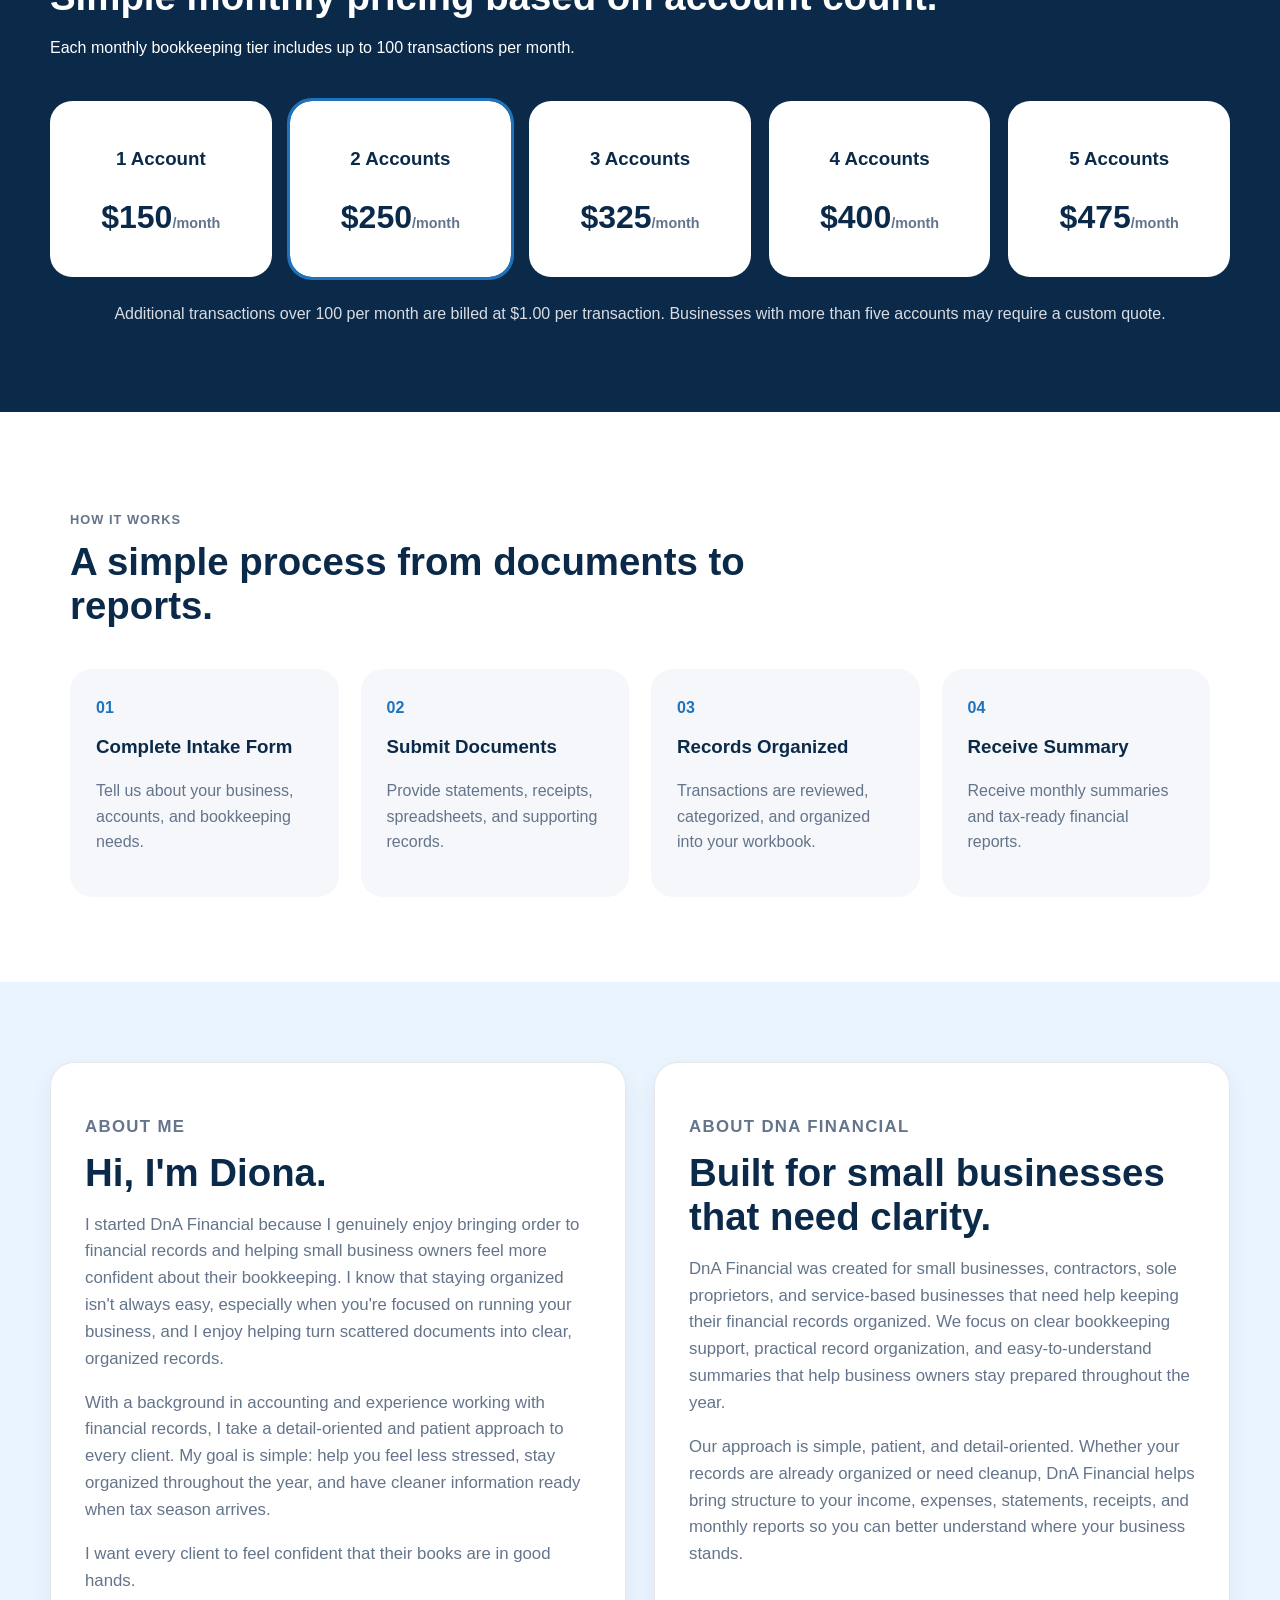
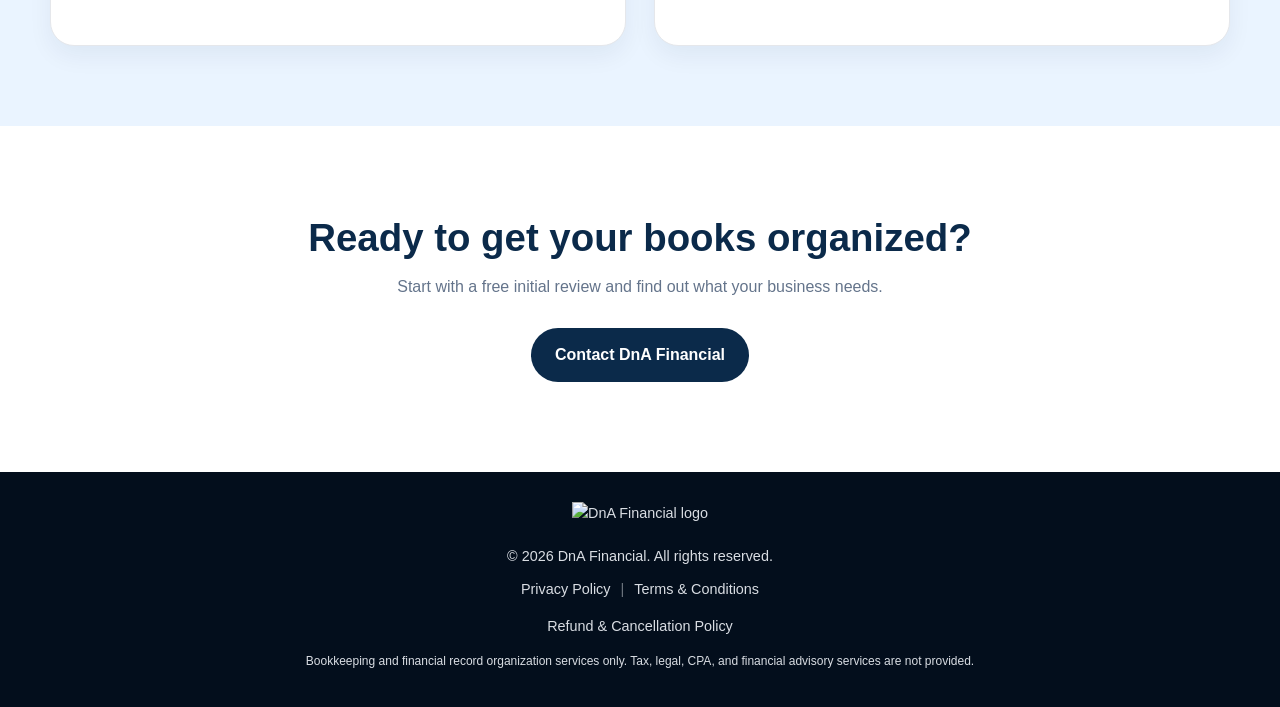
==== commit 00db908b: "Add files via upload" ====
--- a/index.html
+++ b/index.html
@@ -7,6 +7,7 @@
     <link rel="stylesheet" href="styles.css"/>
 </head>
 <body>
+    <!----- HEADER ----->
     <header class="site-header">
         <nav class="navbar">
             <a href="index.html" class="logo">
--- a/styles.css
+++ b/styles.css
@@ -1,17 +1,25 @@
+/* ======= GLOBAL ======= */
 :root {
     --navy: #0b2a4a;
     --blue: #1e73be;
     --light-blue: #eaf4ff;
     --silver: #d9dde3;
     --gray: #f5f7fa;
+
     --text: #1f2933;
     --muted: #64748b;
     --white: #ffffff;
+
+    --border: #e5e7eb;
     --shadow: 0 18px 45px rgba(11, 42, 74, 0.12);
 }
 
 * {
     box-sizing: border-box;
+}
+
+html {
+    scroll-behavior: smooth;
 }
 
 body {
@@ -22,33 +30,40 @@
     line-height: 1.6;
 }
 
+body.dna-modal-open {
+    overflow: hidden;
+}
+
+img {
+    max-width: 100%;
+}
+
 a {
     color: inherit;
     text-decoration: none;
 }
 
-/*SITE HEADER*/
+button, a {
+    -webkit-tap-highlight-color: transparent;
+}
+
+/* ======= HEADER ======= */
 .site-header {
     background: var(--white);
-    border-bottom: 1px solid #e5e7eb;
+    border-bottom: 1px solid var(--border);
     position: sticky;
     top: 0;
-    z-index: 10;
+    z-index: 100;
 }
 
 .navbar {
     margin: 0 auto;
-    padding: 18px 20px;
     display: flex;
     justify-content: space-between;
     align-items: center;
-    max-width: 1180px;
-}
-
-.logo {
-    color: var(--navy);
-    font-size: 1.4rem;
-    font-weight: 700;
+    gap: 28px;
+    width: min(1180px, calc(100% - 40px));
+    min-height: 88px;
 }
 
 .logo img {
@@ -61,15 +76,19 @@
 .nav-links {
     margin: 0;
     padding: 0;
-    list-style: none;
     display: flex;
     align-items: center;
     gap: 28px;
+    list-style: none;
 }
 
 .nav-links a {
     color: var(--navy);
-    font-weight: 600;
+    font-weight: 700;
+}
+
+.nav-links a[aria-current="page"] {
+    color: var(--blue);
 }
 
 .nav-btn {
@@ -79,7 +98,20 @@
     border-radius: 999px;
 }
 
-/*HERO SECTION*/
+/* ======= SHARED BUTTON ======= */
+.btn {
+    padding: 14px 24px;
+    font-weight: 700;
+    display: inline-block;
+    border-radius: 999px;
+}
+
+.btn-primary {
+    background: var(--navy);
+    color: var(--white);
+}
+
+/* ========== INDEX.HTML ========== */
 .hero {
     margin: 0 auto;
     padding: 90px 20px;
@@ -117,23 +149,6 @@
     display: flex;
     flex-wrap: wrap;
     gap: 16px;
-}
-
-.btn {
-    padding: 14px 24px;
-    font-weight: 700;
-    border-radius: 999px;
-    display: inline-block;
-}
-
-.btn-primary {
-    background: var(--navy);
-    color: var(--white);
-}
-
-.btn-secondary {
-    color: var(--navy);
-    border: 2px solid var(--navy);
 }
 
 .hero-card {
@@ -273,7 +288,7 @@
     max-width: 1180px;text-align: center;
 }
 
-/*HOW IT WORKS */
+/* HOW IT WORKS */
 .section-heading h2 {
     margin: 0 0 14px;
     color: var(--navy);
@@ -347,7 +362,7 @@
     font-size: 1.05rem;
 }
 
-/* CTA SECTION */
+/* CTA */
 .cta-section {
     padding: 90px 20px;
     text-align: center;
@@ -361,7 +376,7 @@
 }
 
 .cta-section p {
-    margin-bottom: 28px;
+    margin: 0 0 28px;
     color: var(--muted);
 }
 
@@ -375,9 +390,9 @@
 }
 
 .footer-logo {
+    width: 180px;
+    height: auto;
     margin-bottom: 14px;
-    width: 180px;
-    max-height: auto;
     object-fit: contain;
 }
 
@@ -386,24 +401,17 @@
 }
 
 .footer-legal {
+    margin: 10px 0 14px;
     display: flex;
     justify-content: center;
     align-items: center;
+    flex-wrap: wrap;
     gap: 10px;
-    margin: 10px 0 14px;
-}
-
-.footer-legal a {
-    color: inherit;
-    font-size: 0.9rem;
-    text-decoration: none;
-    transition: opacity 0.2s ease;
 }
 
 .footer-legal a:hover,
 .footer-legal a:focus {
     text-decoration: underline;
-    opacity: 0.8;
 }
 
 .footer-legal span {
@@ -414,208 +422,77 @@
     font-size: 0.75rem;
 }
 
-/* SERVICE PAGE */
-/*hero section*/
-.page-hero {
-    margin: 0 auto;
-    padding: 90px 20px 50px;
-    max-width: 1180px;
-}
-
-.page-hero h1 {
-    margin: 0 0 18px;
-    color: var(--navy);
-    font-size: clamp(2.4rem, 5vw, 4rem);
-    line-height: 1.08;
-    max-width: 850px;
-}
-
-.page-hero p {
-    color: var(--muted);
-    font-size: 1.1rem;
-    max-width: 750px;
-}
-
-/*monthly bookkeeping*/
-.service-list {
-    display: grid;
-    gap: 28px;
-}
-
-.service-block {
-    padding: 32px;
-    background: var(--white);
-    border: 1px solid #e5e7eb;
-    border-radius: 24px;
-    box-shadow: 0 10px 25px rgba(11, 42, 74, 0.06);
-}
-
-.service-block h2 {
-    margin-top: 0;
-    color: var(--navy);
-}
-
-.service-block p,
-.service-block li {
-    color: var(--muted);
-}
-
-/* FAQ PAGE */
-.faq-section {
-    max-width: 900px;
-}
-
-.accordion {
-    display: grid;
-    gap: 14px;
-}
-
-.accordion-item {
-    background: var(--white);
-    border: 1px solid #e5e7eb;
-    border-radius: 18px;
-    box-shadow: 0 8px 18px rgba(11, 42, 74, 0.05);
-    overflow: hidden;
-}
-
-.accordion-question {
-    padding: 20px;
-    background: var(--white);
-    color: var(--navy);
-    text-align: left;
-    font-size: 1rem;
-    font-weight: 700;
-    border: 0;
-    width: 100%;
-    cursor: pointer;
-}
-
-.accordion-answer {
-    padding: 0 20px 20px;
-    color: var(--muted);
-    display: none;
-}
-
-.accordion-item.active .accordion-answer {
-    display: block;
-}
-
-/* CONTACT SECTION */
-.contact-layout {
-    display: grid;
-    grid-template-columns: 0.8fr 1.2fr;
-    gap: 36px;
-}
-
-.contact-info,
-.contact-form {
-    padding: 32px;
-    background: var(--white);
-    border: 1px solid #e5e7eb;
-    border-radius: 24px;
-    box-shadow: 0 10px 25px rgba(11, 42, 74, 0.06);
-}
-
-.contact-info h2 {
-    margin-top: 0;
-    color: var(--navy);
-}
-
-.contact-info p {
-    color: var(--muted);
-}
-
-.contact-form {
-    display: grid;
-    gap: 18px;
-}
-
-.contact-form label {
-    color: var(--navy);
-    font-weight: 700;
-    display: grid;
-    gap: 8px;
-}
-
-.contact-form input,
-.contact-form select,
-.contact-form textarea {
-    padding: 13px 14px;
-    font: inherit;
-    border: 1px solid #cbd5e1;
-    border-radius: 14px;
-    width: 100%;
-}
-
-.contact-form textarea {
-    resize: vertical;
-}
-
-/* MOBILE RESPONSE */
+/* TABLET AND SMALLER SCREENS */
 @media (max-width: 900px) {
-    .contact-layout {
+    .service-list {
         grid-template-columns: 1fr;
     }
-    .section-watermark {
-        width: 220px;
-        opacity: 0.05;
-    }
-}
-
+    .dna-report-container {
+        grid-template-columns: 1fr;
+        gap: 48px;
+    }
+    .dna-report-content {
+        max-width: 700px;
+    }
+    .dna-report-preview-label {
+        text-align: left;
+    }
+}
+
+/* MOBILE */
 @media (max-width: 640px) {
+    .navbar {
+        width: min(100% - 32px, 1180px);
+        min-height: auto;
+        padding: 16px 0;
+        flex-direction: column;
+        gap: 16px;
+    }
     .logo img {
         width: 150px;
     }
+    .nav-links {
+        justify-content: center;
+        flex-wrap: wrap;
+        gap: 14px;
+    }
+    .page-hero {
+        width: min(100% - 36px, 1180px);
+        padding: 60px 0 38px;
+    }
+    .services-section {
+        width: min(100% - 36px, 1180px);
+        padding: 24px 0 65px;
+    }
+    .service-block {
+        padding: 25px;
+    }
+    .dna-report-section {
+        padding: 65px 18px;
+    }
+    .dna-report-sample-heading {
+        align-items: flex-start;
+    }
+    .dna-report-icon {
+        width: 50px;
+        height: 50px;
+        flex-basis: 50px;
+    }
+    .dna-report-zoom {
+        display: none;
+    }
+    .dna-report-modal {
+        padding: 10px;
+    }
+    .dna-report-modal-dialog {
+        width: 100%;
+        max-height: 96vh;
+    }
+    .dna-report-modal-body {
+        padding: 10px;
+    }
     .footer-logo {
         width: 120px;
-    }
-}
-
-@media (max-width: 900px) {
-    .hero,
-    .about-section {
-        grid-template-columns: 1fr;
-    }
-    .cards,
-    .process-grid {
-        grid-template-columns: 1fr 1fr;
-    }
-    .pricing-grid,
-    .trust-strip {
-        grid-template-columns: 1fr 1fr;
-    }
-}
-
-@media (max-width: 640px) {
-    .navbar {
-        flex-direction: column;
-        gap: 16px;
-    }
-    .nav-links {
-        flex-wrap: wrap;
-        justify-content: center;
-        gap: 16px;
-    }
-    .hero {
-        padding: 60px 20px;
-    }
-    .cards,
-    .process-grid,
-    .pricing-grid,
-    .trust-strip {
-        grid-template-columns: 1fr;
-    }
-    .hero-buttons {
-        flex-direction: column;
-    }
-    .btn {
-        text-align: center;
-    }
-}
-
-@media (max-width: 900px) {
-    .about-inner {
-        grid-template-columns: 1fr;
     }
 }
 
@@ -624,8 +501,19 @@
         flex-direction: column;
         gap: 6px;
     }
-
     .footer-legal span {
         display: none;
     }
+}
+
+/* REDUCED MOTION */
+@media (prefers-reduced-motion: reduce) {
+    html {
+        scroll-behavior: auto;
+    }
+    .dna-report-tab,
+    .dna-report-preview img,
+    .dna-report-zoom {
+        transition: none;
+    }
 }
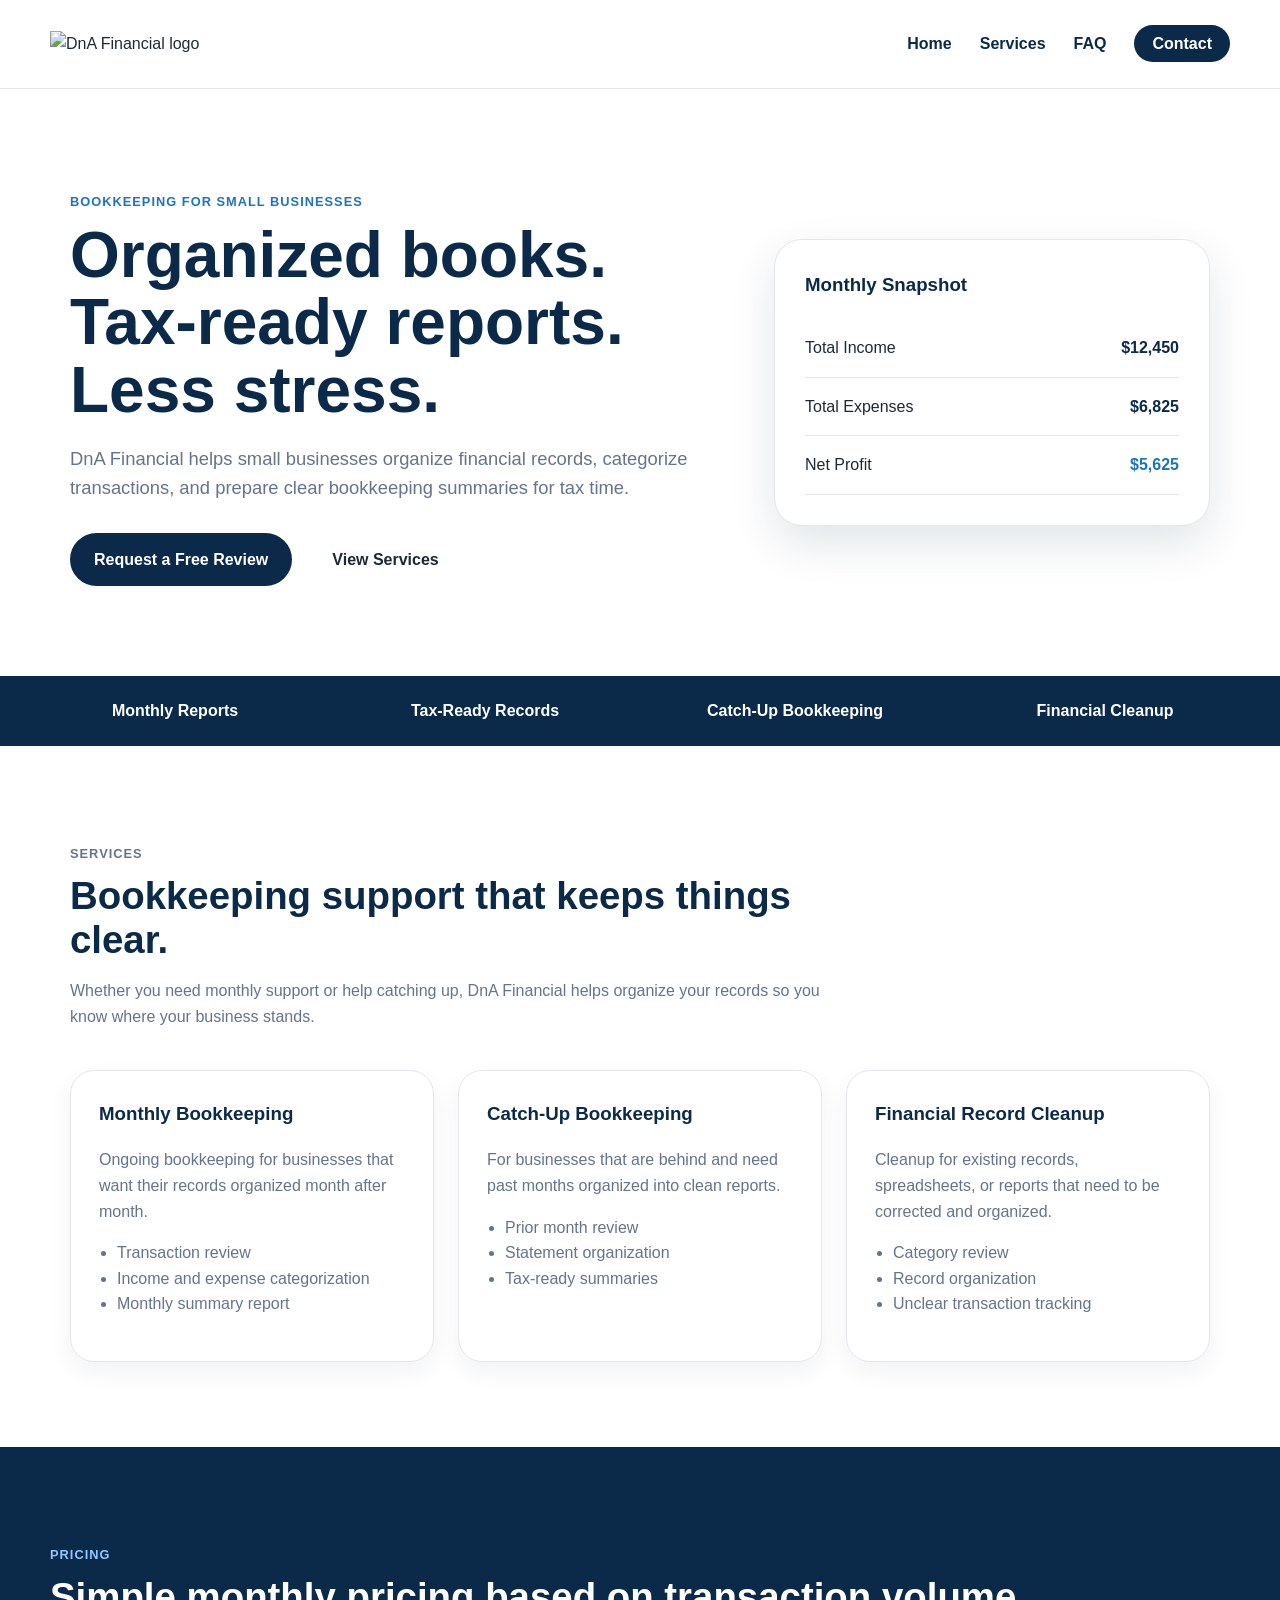
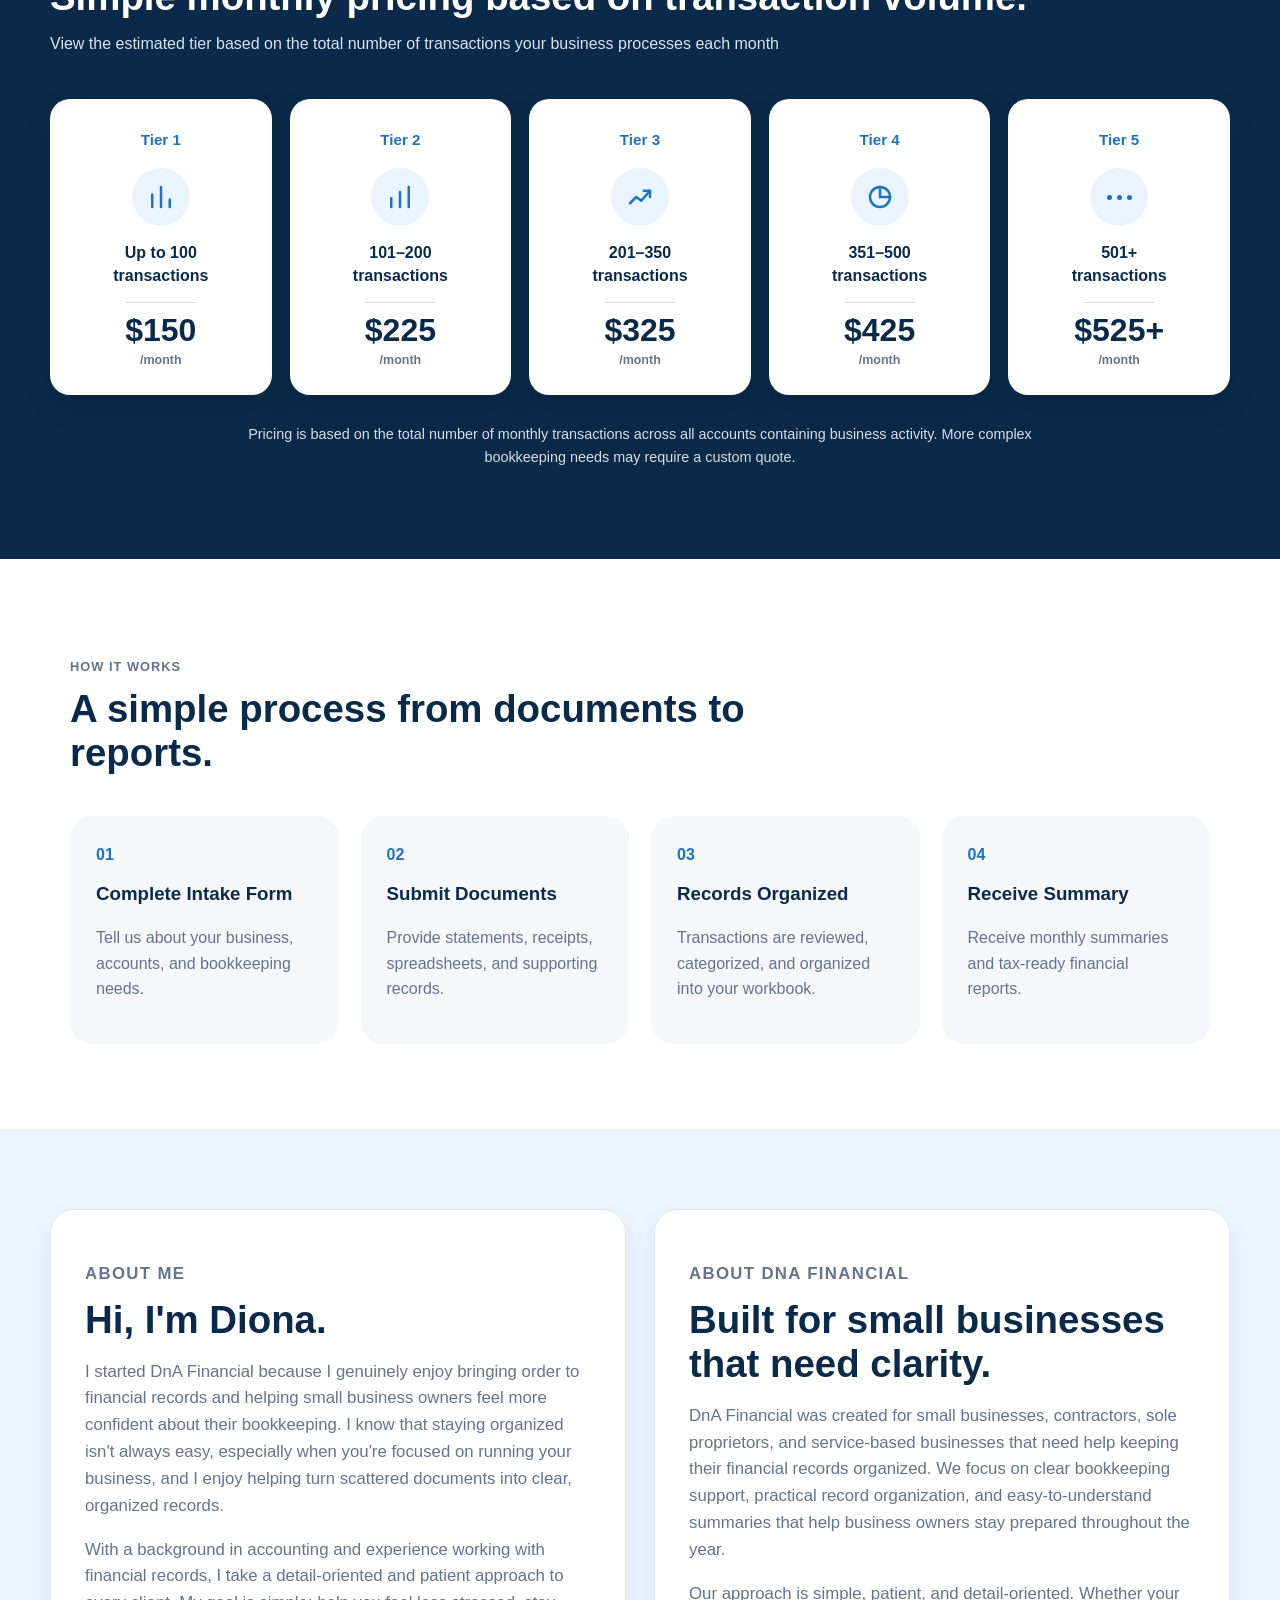
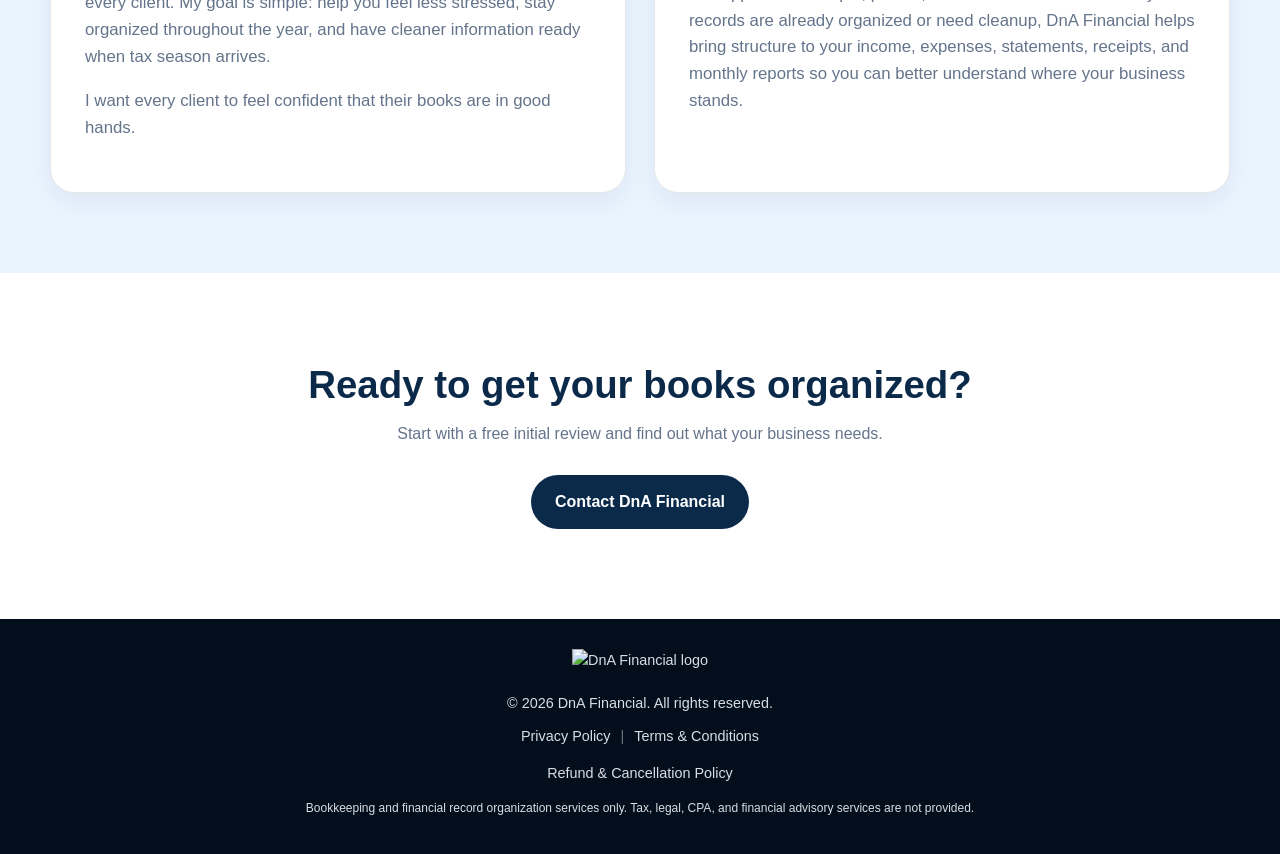
==== commit dbc750ca: "Add files via upload" ====
--- a/index.html
+++ b/index.html
@@ -111,39 +111,144 @@
         <section class="pricing-section">
             <div class="section-heading light">
                 <p class="eyebrow">Pricing</p>
-                <h2>Simple monthly pricing based on account count.</h2>
-                <p>Each monthly bookkeeping tier includes up to 100 transactions per month.</p>
+                <h2>Simple monthly pricing based on transaction volume.</h2>
+                <p>View the estimated tier based on the total number of transactions your business processes each month</p>
             </div>
 
             <div class="pricing-grid">
-                <div class="price-card">
-                    <h3>1 Account</h3>
-                    <p class="price">$150<span>/month</span></p>
-                </div>
-
-                <div class="price-card featured">
-                    <h3>2 Accounts</h3>
-                    <p class="price">$250<span>/month</span></p>
-                </div>
-
-                <div class="price-card">
-                    <h3>3 Accounts</h3>
-                    <p class="price">$325<span>/month</span></p>
-                </div>
-
-                <div class="price-card">
-                    <h3>4 Accounts</h3>
-                    <p class="price">$400<span>/month</span></p>
-                </div>
-
-                <div class="price-card">
-                    <h3>5 Accounts</h3>
-                    <p class="price">$475<span>/month</span></p>
+                <!-- TIER 1 -->
+                <div class="price-card">
+                    <p class="tier-label">Tier 1</p>
+
+                    <div class="tier-icon">
+                        <svg viewBox="0 0 24 24" aria-hidden="true">
+                            <path d="M5 20V10M12 20V4M19 20V14"
+                            fill="none"
+                            stroke="currentColor"
+                            stroke-width="2"
+                            stroke-linecap="round"/>
+                        </svg>
+                    </div>
+
+                    <h3>Up to 100<br>transactions</h3>
+
+                    <div class="price-divider"></div>
+
+                    <p class="price">
+                        $150
+                        <span>/month</span>
+                    </p>
+                </div>
+
+                <!-- TIER 2 -->
+                <div class="price-card">
+                    <p class="tier-label">Tier 2</p>
+
+                    <div class="tier-icon">
+                        <svg viewBox="0 0 24 24" aria-hidden="true">
+                            <path d="M5 20V13M12 20V8M19 20V4"
+                            fill="none"
+                            stroke="currentColor"
+                            stroke-width="2"
+                            stroke-linecap="round"/>
+                        </svg>
+                    </div>
+
+                    <h3>101–200<br>transactions</h3>
+
+                    <div class="price-divider"></div>
+
+                    <p class="price">
+                        $225
+                        <span>/month</span>
+                    </p>
+                </div>
+
+                <!-- TIER 3 -->
+                <div class="price-card">
+
+                    <p class="tier-label">Tier 3</p>
+
+                    <div class="tier-icon">
+                        <svg viewBox="0 0 24 24" aria-hidden="true">
+                            <path d="M4 17L9 12L13 15L20 7"
+                            fill="none"
+                            stroke="currentColor"
+                            stroke-width="2"
+                            stroke-linecap="round"
+                            stroke-linejoin="round"/>
+
+                            <path d="M15 7H20V12"
+                            fill="none"
+                            stroke="currentColor"
+                            stroke-width="2"
+                            stroke-linecap="round"
+                            stroke-linejoin="round"/>
+                        </svg>
+                    </div>
+
+                    <h3>201–350<br>transactions</h3>
+
+                    <div class="price-divider"></div>
+
+                    <p class="price">
+                        $325
+                        <span>/month</span>
+                    </p>
+                </div>
+
+                <!-- TIER 4 -->
+                <div class="price-card">
+                    <p class="tier-label">Tier 4</p>
+
+                    <div class="tier-icon">
+                        <svg viewBox="0 0 24 24" aria-hidden="true">
+                            <circle cx="12" cy="12" r="8"
+                            fill="none"
+                            stroke="currentColor"
+                            stroke-width="2"/>
+
+                            <path d="M12 4V12H20"
+                            fill="none"
+                            stroke="currentColor"
+                            stroke-width="2"
+                            stroke-linecap="round"/>
+                        </svg>
+                    </div>
+
+                    <h3>351–500<br>transactions</h3>
+
+                    <div class="price-divider"></div>
+
+                    <p class="price">
+                        $425
+                        <span>/month</span>
+                    </p>
+                </div>
+
+                <!-- TIER 5 -->
+                <div class="price-card">
+                    <p class="tier-label">Tier 5</p>
+
+                    <div class="tier-icon tier-icon-dots">
+                        <span></span>
+                        <span></span>
+                        <span></span>
+                    </div>
+
+                    <h3>501+<br>transactions</h3>
+
+                    <div class="price-divider"></div>
+
+                    <p class="price">
+                        $525+
+                        <span>/month</span>
+                    </p>
                 </div>
             </div>
 
             <p class="pricing-note">
-                Additional transactions over 100 per month are billed at $1.00 per transaction. Businesses with more than five accounts may require a custom quote.
+                Pricing is based on the total number of monthly transactions across all accounts containing business activity. More complex bookkeeping needs may require a custom quote.
             </p>
         </section>
 
--- a/styles.css
+++ b/styles.css
@@ -232,60 +232,135 @@
 
 /* PRICING */
 .pricing-section {
-    padding: 85px 20px;
+    padding: 85px 20px 90px;
     background: var(--navy);
 }
 
 .pricing-section .section-heading {
-    margin: 0 auto 40px;
+    margin: 0 auto 42px;
     max-width: 1180px;
 }
 
-.section-heading.light h2,
-.section-heading.light p {
+.pricing-section .section-heading .eyebrow {
+    color: #8fc9ff;
+}
+
+.section-heading.light h2 {
+    margin: 0 0 12px;
     color: var(--white);
 }
 
+.section-heading.light p:not(.eyebrow) {
+    margin: 0;
+    color: #d7e3ef;
+}
+
+/*Princing Grid*/
 .pricing-grid {
     margin: 0 auto;
     max-width: 1180px;
     display: grid;
     grid-template-columns: repeat(5, 1fr);
     gap: 18px;
-}
-
+    align-items: stretch;
+}
+
+/* Individual Card */
 .price-card {
-    padding: 24px;
+    position: relative;
+    min-height: 290px;
+    padding: 28px 20px 26px;
     background: var(--white);
+    border: 1px solid rgba(255, 255, 255, 0.18);
+    border-radius: 20px;
     text-align: center;
-    border-radius: 22px;
-}
-
+    box-shadow: 0 12px 30px rgba(0, 0, 0, 0.12);
+    display: flex;
+    flex-direction: column;
+    align-items: center;
+}
+
+/* Tier Label */
+.tier-label {
+    margin: 0 0 16px;
+    color: var(--blue);
+    font-size: 0.95rem;
+    font-weight: 800;
+}
+
+/* Icon Circle */
+.tier-icon {
+    width: 58px;
+    height: 58px;
+    margin-bottom: 16px;
+    background: var(--light-blue);
+    color: var(--blue);
+    border-radius: 50%;
+
+    display: flex;
+    align-items: center;
+    justify-content: center;
+}
+
+.tier-icon svg {
+    width: 30px;
+    height: 30px;
+}
+
+/* Three-dot Icon */
+.tier-icon-dots {
+    gap: 5px;
+}
+
+.tier-icon-dots span {
+    width: 5px;
+    height: 5px;
+    background: var(--blue);
+    border-radius: 50%;
+}
+
+/* Transaction Range */
 .price-card h3 {
-    color: var(--navy);
-}
-
+    margin: 0;
+    color: var(--navy);
+    font-size: 1rem;
+    line-height: 1.4;
+    font-weight: 800;
+}
+
+/* Divider */
+.price-divider {
+    width: 70px;
+    height: 1px;
+    margin: 15px 0 10px;
+    background: var(--silver);
+}
+
+/* Price */
 .price {
-    margin: 10px 0;
+    margin: auto 0 0;
     color: var(--navy);
     font-size: 2rem;
     font-weight: 800;
+    line-height: 1.1;
 }
 
 .price span {
+    margin-top: 6px;
     color: var(--muted);
-    font-size: 0.9rem;
-}
-
-.price-card.featured {
-    outline: 3px solid var(--blue);
-}
-
+    font-size: 0.78rem;
+    font-weight: 600;
+    display: block;
+}
+
+/* Note Below Pricing */
 .pricing-note {
-    margin: 24px auto 0;
+    margin: 28px auto 0;
+    max-width: 820px;
     color: var(--silver);
     text-align: center;
-    max-width: 1180px;text-align: center;
+    font-size: 0.9rem;
+    line-height: 1.6;
 }
 
 /* HOW IT WORKS */
@@ -516,4 +591,36 @@
     .dna-report-zoom {
         transition: none;
     }
+}
+
+@media (max-width: 1000px) {
+    .pricing-grid {
+        grid-template-columns: repeat(3, 1fr);
+    }
+}
+
+@media (max-width: 700px) {
+    .pricing-grid {
+        grid-template-columns: repeat(2, 1fr);
+    }
+}
+
+@media (max-width: 500px) {
+    .pricing-section {
+        padding: 65px 18px 70px;
+    }
+
+    .pricing-grid {
+        grid-template-columns: 1fr;
+        gap: 22px;
+    }
+
+    .price-card {
+        min-height: auto;
+        padding: 28px 22px;
+    }
+
+    .price {
+        margin-top: 4px;
+    }
 }
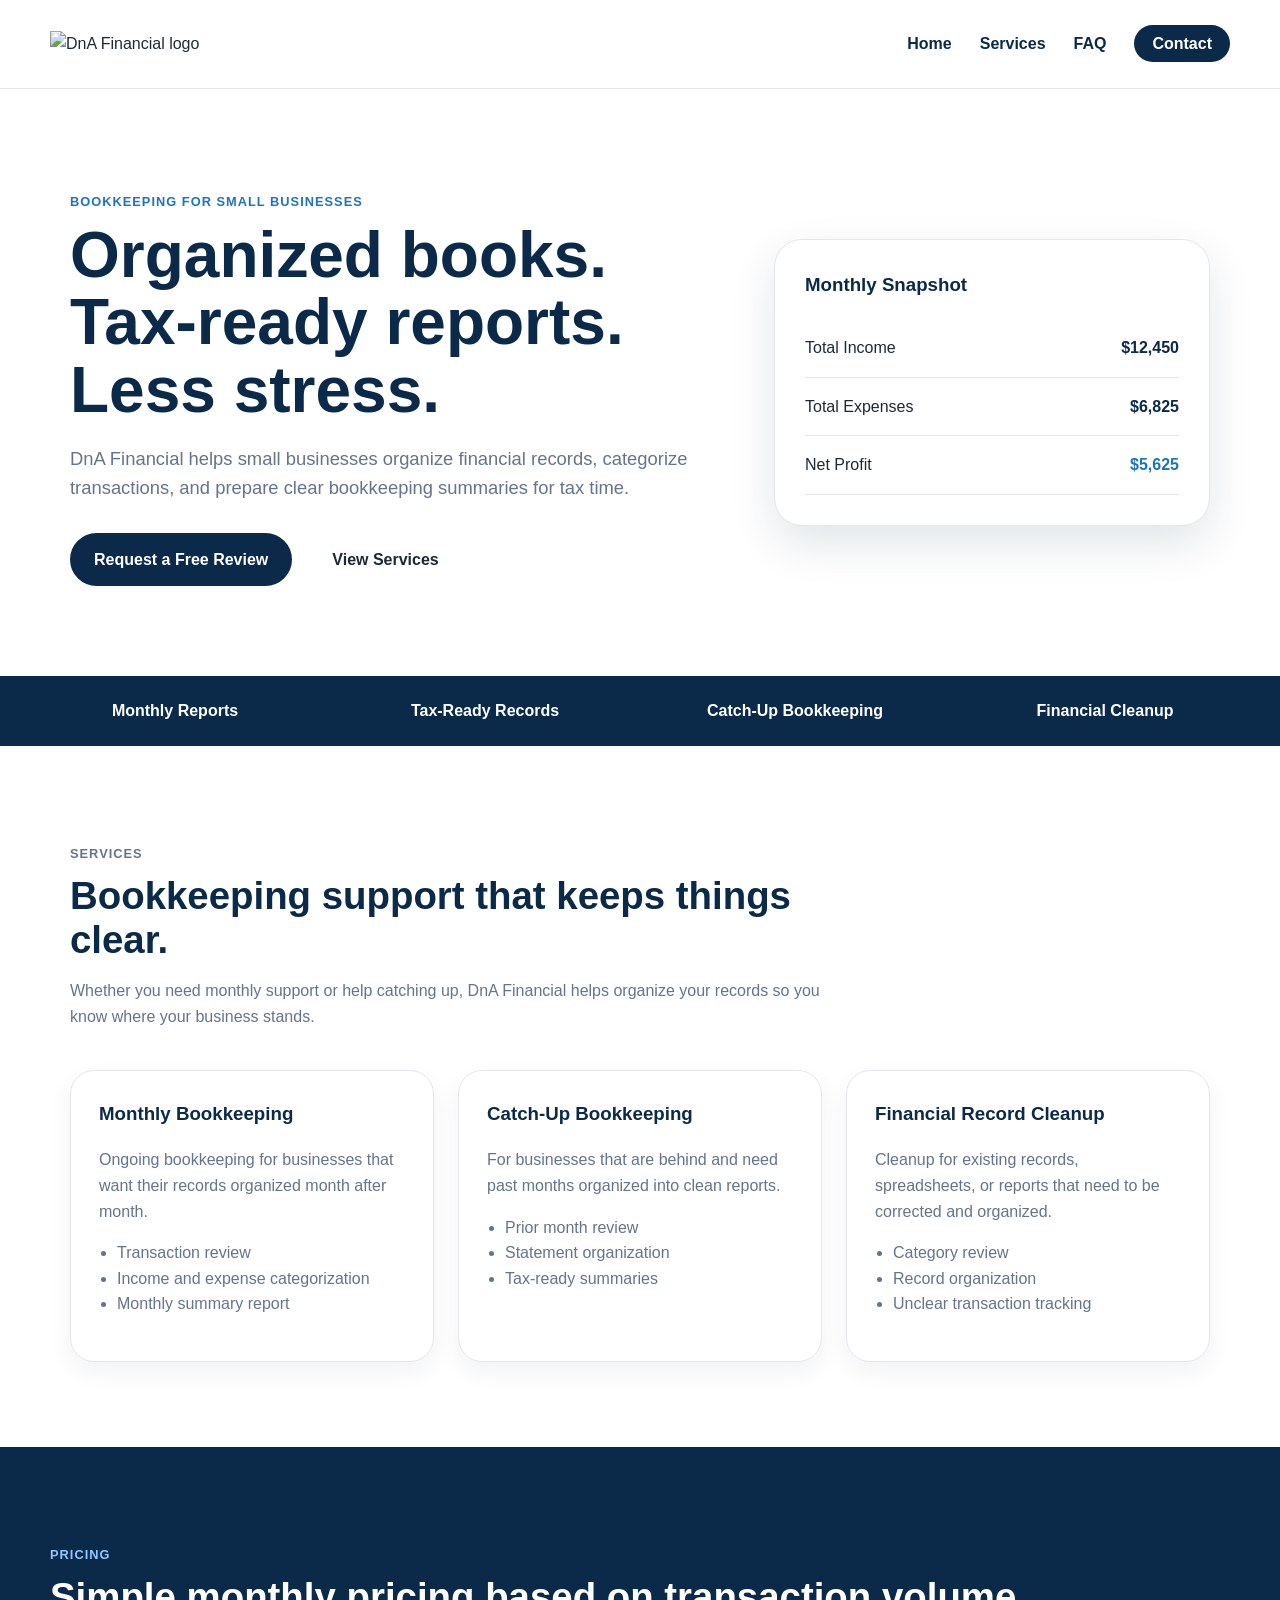
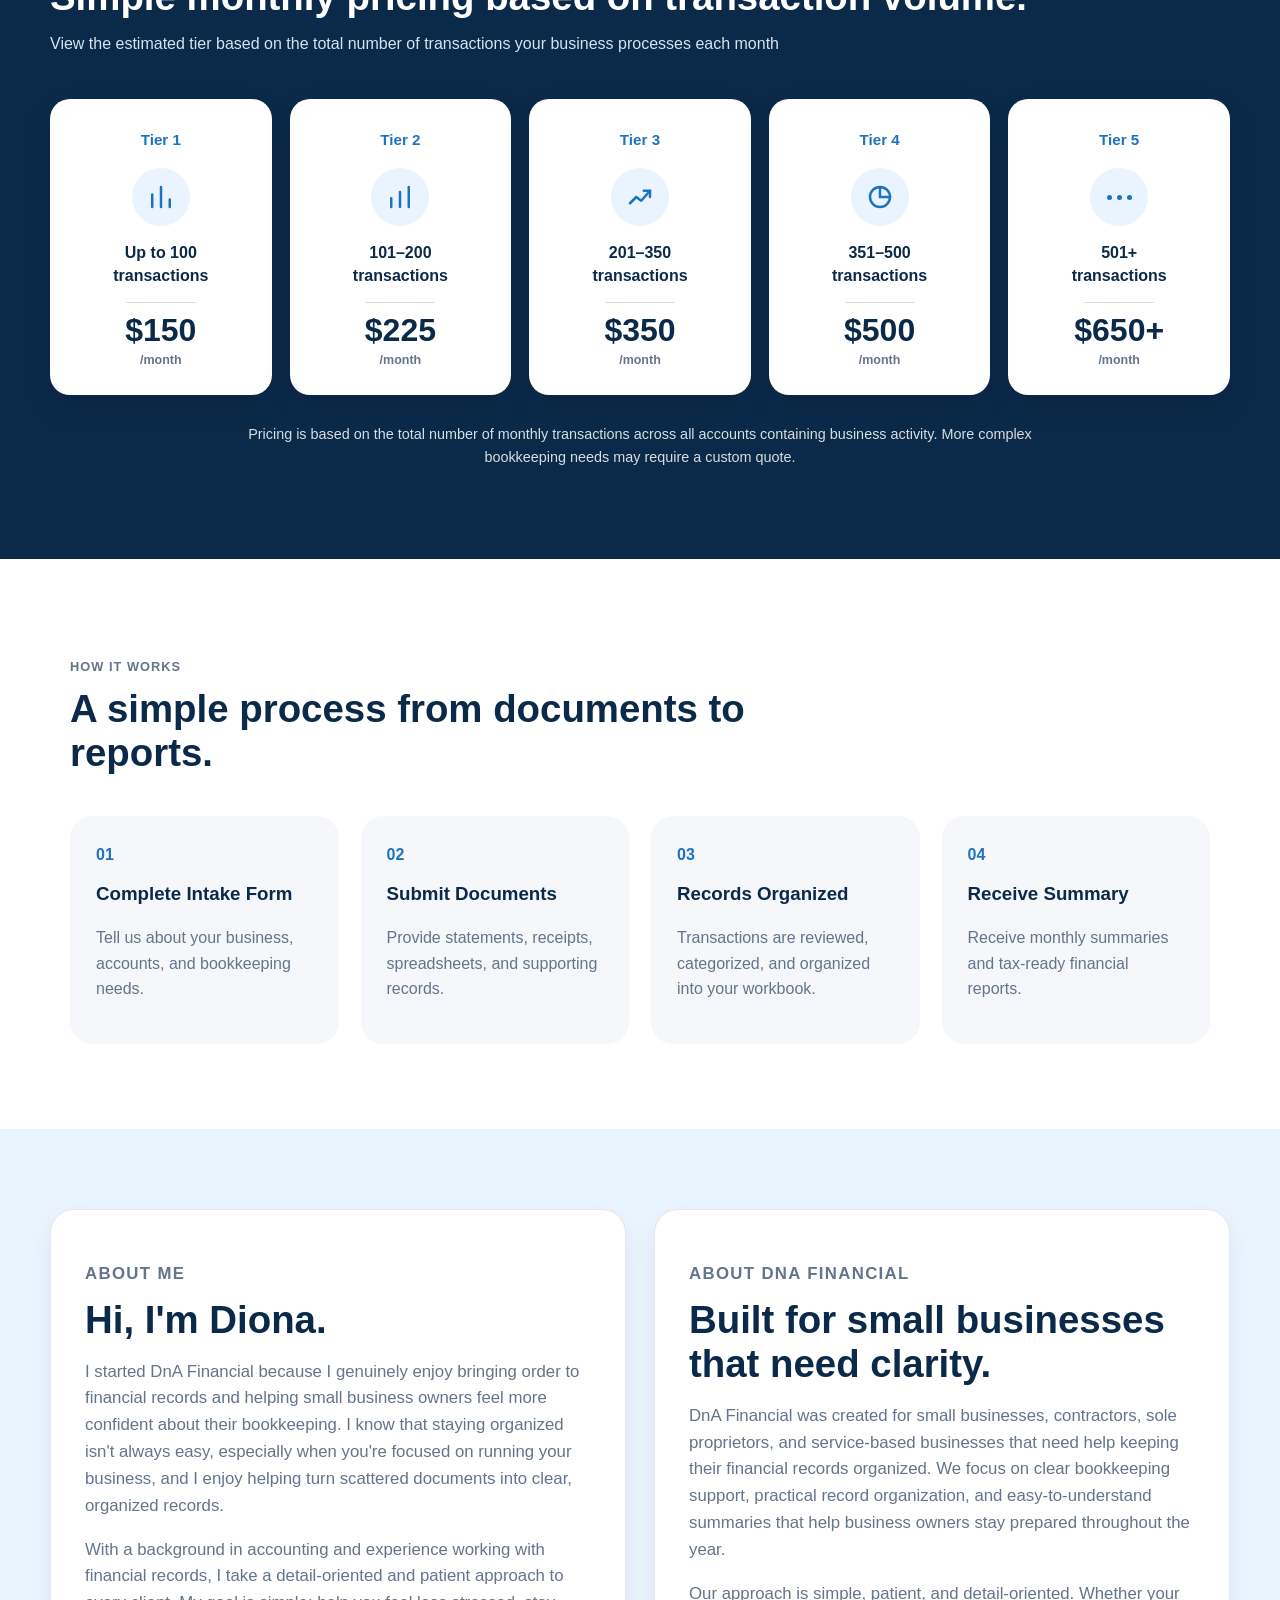
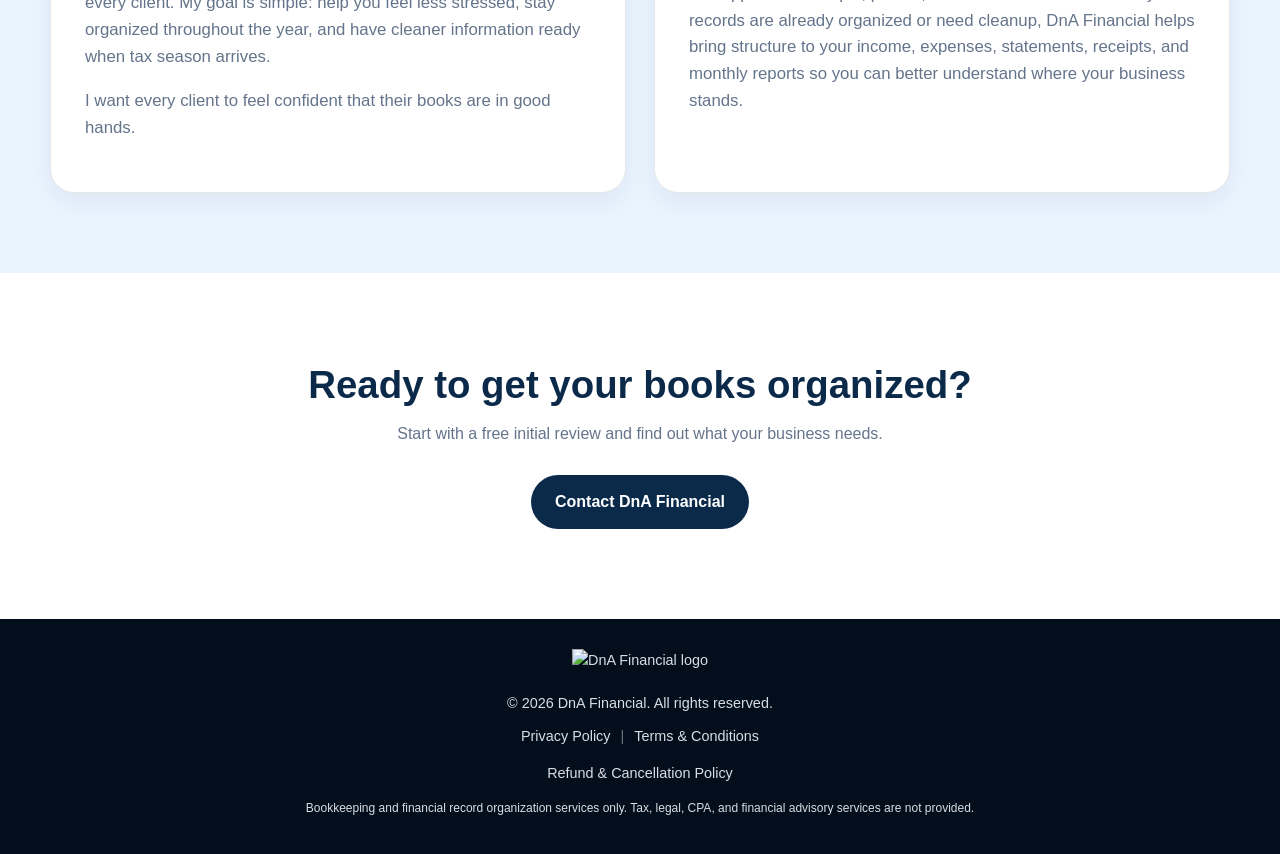
==== commit f51248d4: "Add files via upload" ====
--- a/index.html
+++ b/index.html
@@ -192,7 +192,7 @@
                     <div class="price-divider"></div>
 
                     <p class="price">
-                        $325
+                        $350
                         <span>/month</span>
                     </p>
                 </div>
@@ -221,7 +221,7 @@
                     <div class="price-divider"></div>
 
                     <p class="price">
-                        $425
+                        $500
                         <span>/month</span>
                     </p>
                 </div>
@@ -241,7 +241,7 @@
                     <div class="price-divider"></div>
 
                     <p class="price">
-                        $525+
+                        $650+
                         <span>/month</span>
                     </p>
                 </div>
